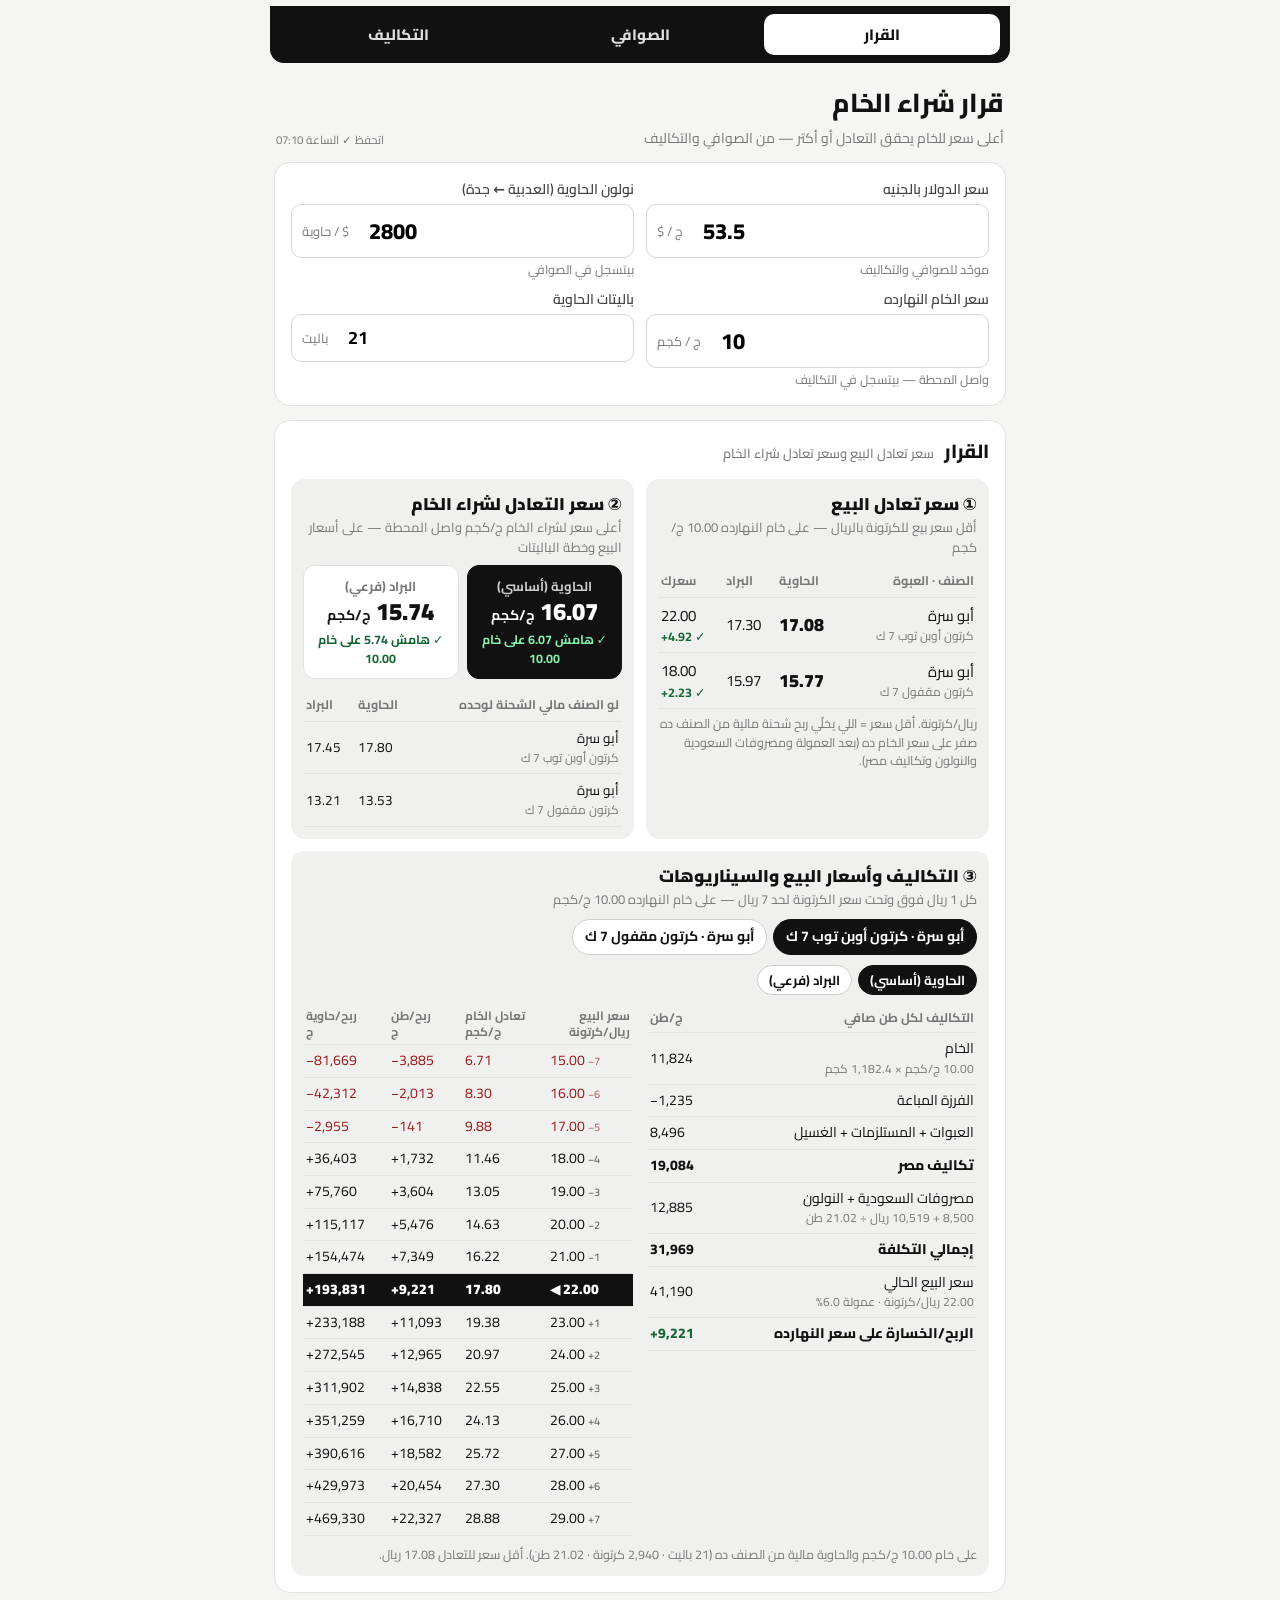
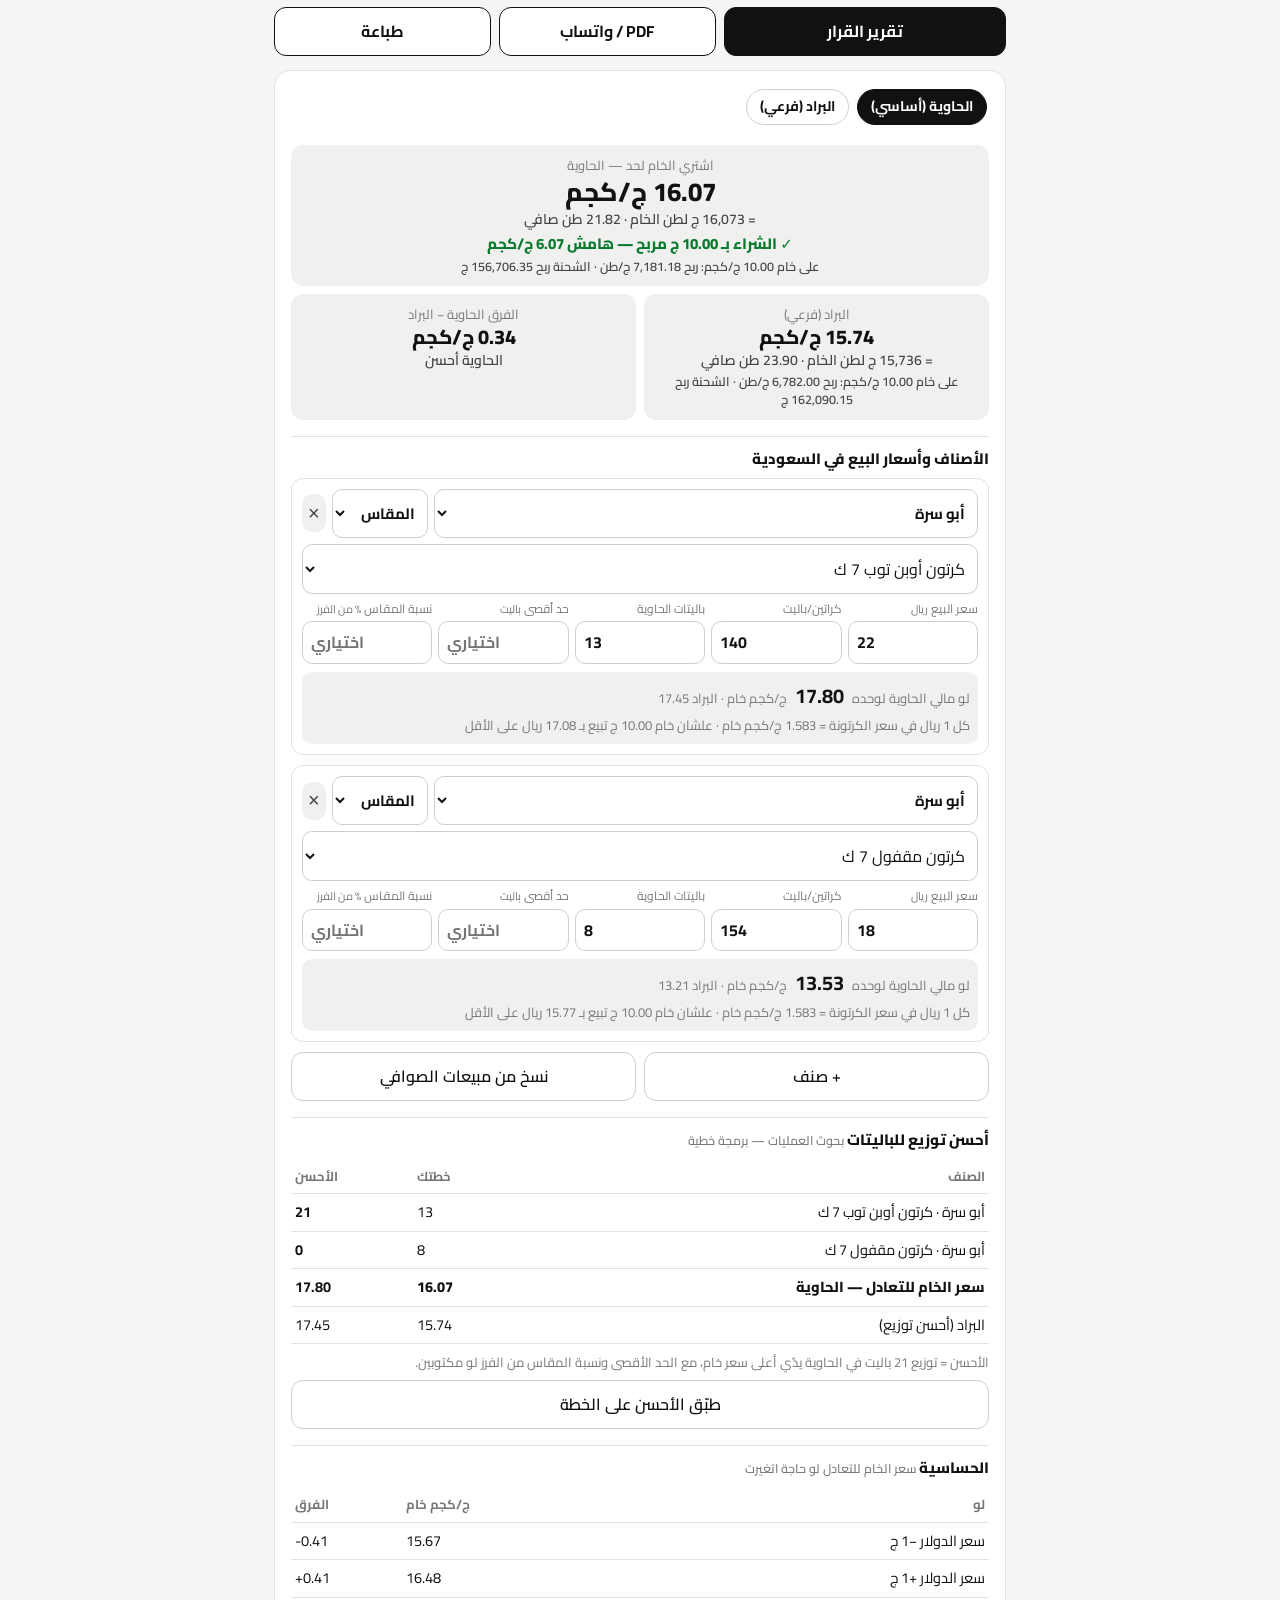
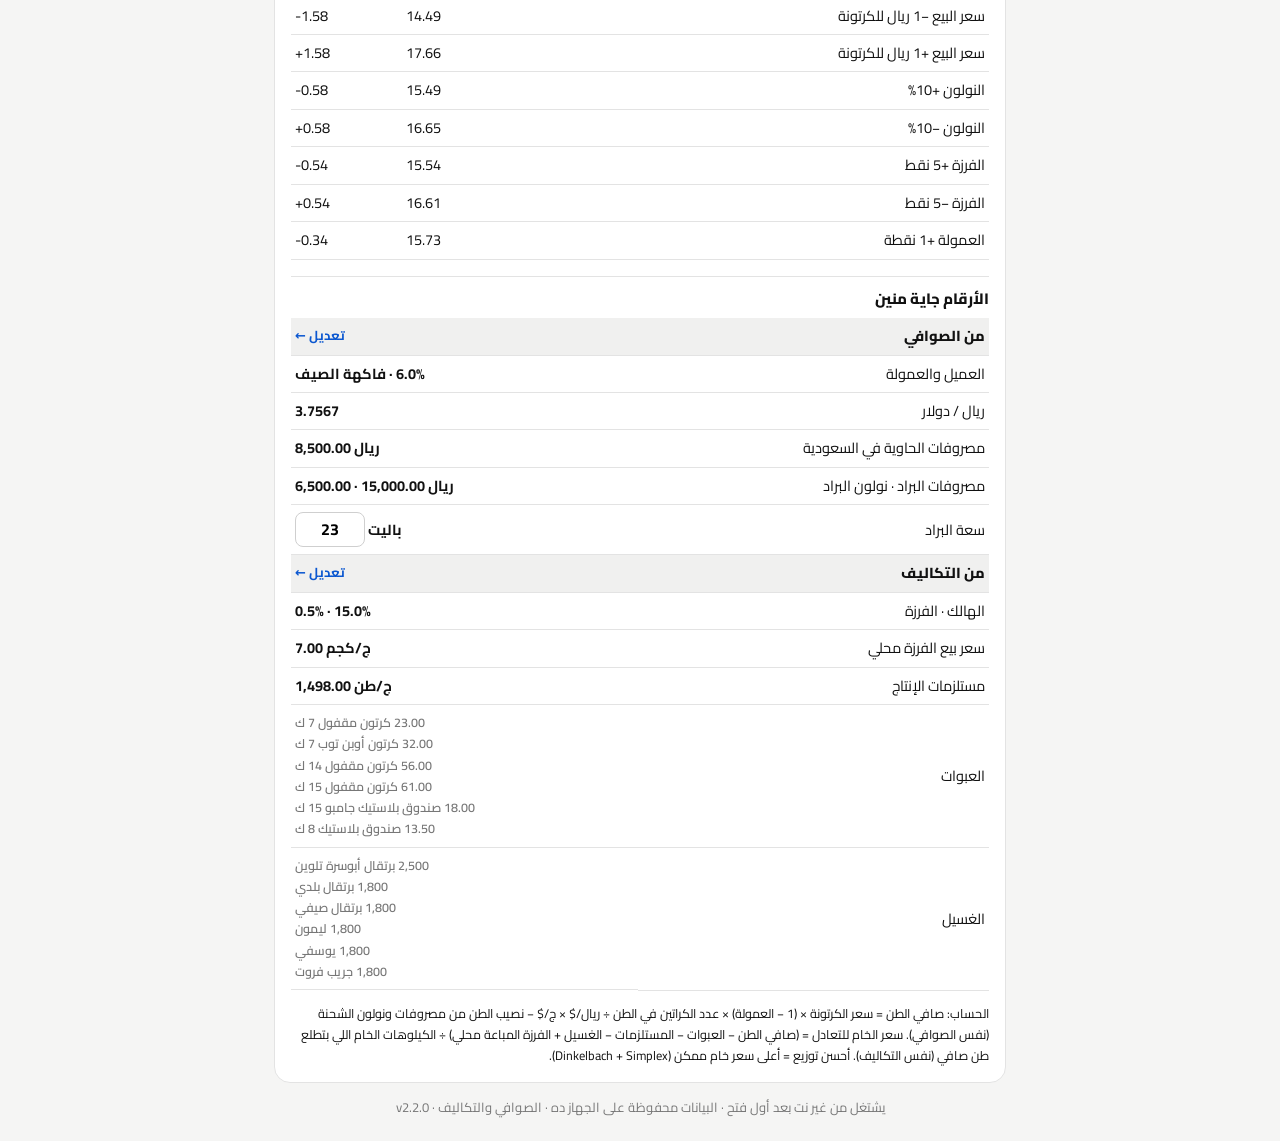
==== index.html @ 95d712ad "v2.2.2: تنسيق عبوات التكاليف والصوافي على عرض الموبايل اسم العبوة سطر كامل، والحقول الرقمية تحتة؛ نم" ====
<!doctype html>
<html lang="ar" dir="rtl">
<head>
<meta charset="utf-8">
<meta name="viewport" content="width=device-width,initial-scale=1,viewport-fit=cover">
<meta name="robots" content="noindex,nofollow">
<title>قرار شراء الخام — الصوافي والتكاليف</title>
<meta name="theme-color" content="#111111">
<meta name="apple-mobile-web-app-capable" content="yes">
<meta name="mobile-web-app-capable" content="yes">
<meta name="apple-mobile-web-app-status-bar-style" content="black">
<meta name="apple-mobile-web-app-title" content="الصوافي">
<link rel="manifest" href="manifest.webmanifest">
<link rel="apple-touch-icon" href="icon-180.png">
<link rel="icon" href="icon-192.png">
<style>[hidden]{display:none!important}
@font-face{font-family:'Cairo';font-style:normal;font-weight:200 1000;font-display:swap;src:url(fonts/cairo-arabic.woff2) format('woff2');unicode-range:U+0600-06FF,U+0750-077F,U+0870-08FF,U+200C-200E,U+2010-2011,U+204F,U+2E41,U+FB50-FDFF,U+FE70-FEFC}
@font-face{font-family:'Cairo';font-style:normal;font-weight:200 1000;font-display:swap;src:url(fonts/cairo-latin-ext.woff2) format('woff2');unicode-range:U+0100-02BA,U+02BD-02C5,U+02C7-02CC,U+02CE-02D7,U+02DD-02FF,U+1E00-1EFF,U+20A0-20AB,U+20AD-20C4,U+A720-A7FF}
@font-face{font-family:'Cairo';font-style:normal;font-weight:200 1000;font-display:swap;src:url(fonts/cairo-latin.woff2) format('woff2');unicode-range:U+0000-00FF,U+0131,U+0152-0153,U+02BB-02BC,U+02C6,U+02DA,U+02DC,U+2000-206F,U+20AC,U+2122,U+2212,U+2215,U+FEFF,U+FFFD}
:root{--ink:#111;--ink2:#444;--mut:#777;--line:#e3e3e3;--bg:#f5f5f4;--card:#fff;--soft:#f0f0ef}
*{box-sizing:border-box;-webkit-tap-highlight-color:transparent}
html,body{margin:0;background:var(--bg);color:var(--ink);font-family:'Cairo',system-ui,sans-serif;font-size:17px;line-height:1.55}
#app{max-width:760px;margin:0 auto;padding:calc(env(safe-area-inset-top) + 10px) 14px calc(env(safe-area-inset-bottom) + 24px)}
.num,.v{font-variant-numeric:tabular-nums;direction:ltr;unicode-bidi:isolate}
.top{display:flex;align-items:flex-end;justify-content:space-between;gap:10px;padding:8px 2px 12px}
.top h1{margin:0;font-size:26px;font-weight:800;letter-spacing:-.3px}.top .sub{color:var(--mut);font-size:14px}
.net{font-size:12px;color:var(--mut);border:1px solid var(--line);border-radius:20px;padding:2px 10px;white-space:nowrap}
.vars{display:flex;gap:8px;overflow-x:auto;padding:2px 2px 10px;scrollbar-width:none}.vars::-webkit-scrollbar{display:none}
.chip{flex:0 0 auto;border:1.5px solid #cfcfcf;background:#fff;color:var(--ink);border-radius:999px;padding:7px 16px;font:inherit;font-size:16px;font-weight:700}
.chip.on{background:var(--ink);border-color:var(--ink);color:#fff}.chip.add{border-style:dashed;color:var(--ink2);font-weight:600}
.notice{background:#f0f0ef;border:1.5px solid #888;color:#111;border-radius:12px;padding:10px 14px;font-size:15px;margin-bottom:12px}
.card{background:var(--card);border:1px solid var(--line);border-radius:16px;padding:16px;margin-bottom:14px}
.card h2{margin:0 0 12px;font-size:19px;font-weight:800}.card h2 small{font-weight:500;color:var(--mut);font-size:13px;margin-inline-start:6px}
.sum .lbl{color:var(--mut);font-size:15px;font-weight:600}
.sum .big{display:flex;align-items:baseline;justify-content:space-between;gap:8px;flex-wrap:wrap;margin:2px 0 12px}
.sum .egp{font-size:40px;font-weight:900;line-height:1.1}.sum .egp i{font-style:normal;font-size:20px;font-weight:700;margin-inline-start:4px}
.sum .usd{font-size:26px;font-weight:800;color:var(--ink2)}
.kpis{display:grid;grid-template-columns:repeat(3,minmax(0,1fr));gap:8px}
.kpi{background:var(--soft);border-radius:12px;padding:10px 8px;text-align:center}
.kpi b{display:block;font-size:20px;font-weight:800;line-height:1.3}.kpi span{display:block;font-size:13px;color:var(--mut)}.kpi em{display:block;font-style:normal;font-size:14px;color:var(--ink2);font-weight:600}
.actions{display:grid;grid-template-columns:1.3fr 1fr 1fr;gap:8px;margin-bottom:14px}
.btn{font:inherit;font-size:16px;font-weight:700;border:1.5px solid var(--ink);background:#fff;color:var(--ink);border-radius:12px;padding:11px 12px;cursor:pointer}
.btn.pri{background:var(--ink);color:#fff}.btn.ghost{border-color:#cfcfcf;font-weight:600}.btn.wide{width:100%;margin-top:8px}.btn.danger{color:#111;border-color:#111;border-style:dashed}
.grid{display:grid;grid-template-columns:minmax(0,1fr) minmax(0,1fr);gap:10px 12px}
.f label{display:block;font-size:14px;color:var(--ink2);font-weight:600;margin-bottom:3px}
.f .in{display:flex;align-items:center;border:1.5px solid #d6d6d6;border-radius:10px;background:#fff;overflow:hidden}
.f .in:focus-within{border-color:var(--ink)}
.f input{flex:1;min-width:0;width:100%;border:0;outline:0;font:inherit;font-size:18px;font-weight:700;padding:9px 10px;background:transparent;text-align:left;direction:ltr}
.f input.txt{text-align:right;direction:rtl;font-size:16px}
.f .u{color:var(--mut);font-size:13px;padding:0 10px;white-space:nowrap}
.f.full{grid-column:1/-1}.f .hint{font-size:12.5px;color:var(--mut);margin-top:2px}
.sec{grid-column:1/-1;font-size:14px;font-weight:800;color:var(--mut);border-top:1px solid var(--line);padding-top:10px;margin-top:2px}
.sup{display:grid;grid-template-columns:minmax(0,1fr) 104px 38px;gap:8px;align-items:center;margin-bottom:8px}
.sup input{font:inherit;border:1.5px solid #d6d6d6;border-radius:10px;padding:8px 10px;font-size:16px;min-width:0;outline:0}
.sup input:focus{border-color:var(--ink)}.sup input.v{font-weight:700;text-align:left;direction:ltr;font-size:17px}
.sup .x{border:0;background:var(--soft);border-radius:10px;height:38px;font-size:20px;color:var(--ink2);cursor:pointer}
.suptot{display:flex;justify-content:space-between;font-weight:800;border-top:1px solid var(--line);padding-top:10px;margin-top:4px}
.bk table{width:100%;border-collapse:collapse;font-size:15px}.bk td{padding:7px 4px;border-bottom:1px solid var(--line)}.bk td.v{text-align:left;font-weight:700;white-space:nowrap}
.bk tr.g td{font-weight:800;background:var(--soft)}.bk tr.t td{font-weight:900;font-size:17px;border-bottom:0;border-top:2px solid var(--ink)}
.bar{height:10px;border-radius:6px;background:#e7e7e7;overflow:hidden;display:flex;margin:4px 0 12px}.bar i{display:block;height:100%;background:#222}.bar i+i{background:#9a9a9a}
.tools{display:flex;flex-wrap:wrap;gap:8px}
.foot{color:var(--mut);font-size:13px;text-align:center;margin-top:6px}
/* report */
.rep{position:fixed;inset:0;background:#d9d9d7;overflow:auto;z-index:20;-webkit-overflow-scrolling:touch}
.repbar{position:sticky;top:0;z-index:2;display:flex;gap:8px;padding:calc(env(safe-area-inset-top) + 8px) 12px 8px;background:rgba(245,245,244,.96);border-bottom:1px solid var(--line)}
.repbar .btn{flex:1;padding:9px}
.pages{padding:14px 0 40px;display:flex;flex-direction:column;align-items:center;gap:14px}
.pagewrap{width:calc(100vw - 20px);max-width:794px;overflow:hidden}
.page{width:794px;height:1123px;background:#fff;color:#111;padding:36px 44px 50px;position:relative;transform-origin:top right;box-shadow:0 2px 10px rgba(0,0,0,.12);font-size:15px;line-height:1.5;overflow:hidden}
.page .ph{display:flex;justify-content:space-between;align-items:flex-start;border-bottom:2.5px solid #111;padding-bottom:8px;margin-bottom:6px}
.page .ph h1{margin:0;font-size:21px;font-weight:900;line-height:1.35}.page .ph .meta{font-size:14px;color:#555;margin-top:2px}
.page .ph .tag{font-size:12px;color:#555;border:1px solid #bbb;border-radius:14px;padding:2px 10px;white-space:nowrap}
.page h3{font-size:15px;font-weight:800;margin:10px 0 6px;color:#111;display:flex;align-items:center;gap:8px}.page h3:after{content:'';flex:1;height:1px;background:#ddd}
.rsum{display:grid;grid-template-columns:1.25fr 1fr 1fr 1fr;gap:10px}
.rsum .m{border:1px solid #ddd;border-radius:10px;padding:7px 12px}.rsum .m.main{background:#111;color:#fff;border-color:#111}
.rsum .m span{display:block;font-size:12.5px;color:#666;font-weight:600}.rsum .m.main span{color:#ccc}
.rsum .m b{display:block;font-size:21px;font-weight:900;line-height:1.25}.rsum .m.main b{font-size:27px}
.rsum .m em{display:block;font-style:normal;font-size:14px;font-weight:700;color:#444}.rsum .m.main em{color:#ddd;font-size:16px}
.rgrp{display:grid;grid-template-columns:1fr 1fr 1fr;gap:10px}.rgrp .m{border:1px solid #ddd;border-radius:10px;padding:8px 12px}
.rgrp .m span{font-size:13px;color:#666;font-weight:700}.rgrp .m b{display:block;font-size:19px;font-weight:900}.rgrp .m em{font-style:normal;font-size:13px;color:#444;font-weight:600}
.rgrp .m.t{background:#f1f1f0}
.rt{width:100%;border-collapse:collapse;font-size:13px}
.rt th{background:#111;color:#fff;font-weight:700;padding:6px 6px;font-size:12.5px;text-align:center}.rt th:first-child{text-align:right}
.rt td{padding:2.5px 6px;line-height:1.45;border-bottom:1px solid #e6e6e6;text-align:center;font-variant-numeric:tabular-nums}.rt td:first-child{text-align:right}
.rt td.n{direction:ltr}.rt tr.gh td{font-weight:800;background:#f1f1f0;color:#333;font-size:13px}
.rt tr.st td{font-weight:800;border-top:1.5px solid #999;background:#fafafa}.rt tr.gt td{font-weight:900;font-size:15px;background:#111;color:#fff}
.page .note{font-size:12px;color:#555;margin-top:6px;line-height:1.5}
.page .pf{position:absolute;bottom:22px;right:48px;left:48px;font-size:11px;color:#888;display:flex;justify-content:space-between;border-top:1px solid #e4e4e4;padding-top:6px}
.mt td{vertical-align:top;padding:7px 6px}.mt td.fm{text-align:right;color:#333}.mt td.k{font-weight:700;text-align:right}
.page ul{margin:6px 0 0;padding-inline-start:18px;font-size:13.5px;color:#333}.page ul li{margin-bottom:3px}
.busy{position:fixed;inset:0;background:rgba(255,255,255,.75);display:flex;align-items:center;justify-content:center;z-index:50;font-weight:800;font-size:18px}
@media (max-width:420px){.sum .egp{font-size:36px}.kpi b{font-size:18px}.grid{gap:9px 10px}}
@media print{
 @page{size:A4;margin:0}
 html,body{background:#fff}
 #app,.repbar,.busy{display:none!important}
 .rep{position:static;display:block!important;background:#fff;overflow:visible}
 .rep[hidden]{display:block!important}
 .pages{padding:0;gap:0;display:block}
 .pagewrap{width:auto!important;max-width:none;height:auto!important;overflow:visible}
 .page{transform:none!important;box-shadow:none;width:210mm;height:296mm;page-break-after:always;break-after:page}
 .pagewrap:last-child .page{page-break-after:auto;break-after:auto}
 *{-webkit-print-color-adjust:exact;print-color-adjust:exact}
}
.page .pc{width:706px}
.ltr{direction:ltr;unicode-bidi:isolate;display:inline-block}

.f .in.bad,.sup input.bad{border:2px solid #111;background:#e6e6e6}
.err{border:2px solid #111;border-radius:12px;padding:10px 14px;font-size:15px;background:#f0f0ef}.err ul{margin:6px 0 0;padding-inline-start:20px}
body.invalid #bReport,body.invalid #bShare,body.invalid #bPrint{opacity:.45}
.emsg{font-size:13px;font-weight:700;color:#111;margin:3px 2px 6px}
/* shared additions */
.top .tr{display:flex;flex-direction:column;align-items:flex-end;gap:3px}.ls{font-size:11.5px;color:var(--mut)}
.lblrow{font-size:13px;font-weight:800;color:var(--mut);margin:0 2px 4px}
.chip.sm{font-size:14px;padding:6px 13px}
.kpis{grid-template-columns:repeat(2,minmax(0,1fr))}
.bar i:nth-child(1){background:#111}.bar i:nth-child(2){background:#555}.bar i:nth-child(3){background:#999}.bar i:nth-child(4){background:#c8c8c8}
.sw{display:inline-block;width:10px;height:10px;border-radius:2px;margin-inline-end:6px;vertical-align:middle}.sw.s0{background:#111}.sw.s1{background:#555}.sw.s2{background:#999}.sw.s3{background:#c8c8c8}
.bk tr.h td{font-size:13px;color:var(--mut);font-weight:700}.bk tr.s td{font-weight:800;border-top:1.5px solid #999}.bk tr.sel td{background:#e9e9e8;font-weight:800}
.bk .hint{font-size:13px;color:#777;margin-top:8px}
.trow{display:grid;grid-template-columns:minmax(0,1fr) 84px 84px;gap:8px;align-items:center;margin-bottom:8px}.trow.th span{font-size:13px;color:var(--mut);font-weight:700}
.trow input{font:inherit;border:1.5px solid #d6d6d6;border-radius:10px;padding:8px 10px;font-size:15px;min-width:0;outline:0}.trow input:focus{border-color:var(--ink)}.trow input.v{font-weight:700;text-align:left;direction:ltr;font-size:16px}
.sup:not(.three){grid-template-columns:minmax(0,1fr) 104px}
.trow input.bad{border:2px solid #111;background:#e6e6e6}
.f input[data-date]{font-size:16px}
.repbar .sel{flex:1.2;padding:9px 6px;font-size:14px}
.rsar{display:flex;flex-wrap:wrap;align-items:baseline;gap:6px 12px;border:1px solid #ddd;border-radius:10px;padding:6px 12px;margin-top:8px;font-size:13px}
.rsar span{color:#666;font-weight:700}.rsar b{font-size:17px;font-weight:900}.rsar .sep{color:#bbb}.rsar em{font-style:normal;color:#777;font-size:12px;flex-basis:100%}
.rt tr.sel td{background:#e4e4e4;font-weight:800}.rt.q td{text-align:right}.rt.q td.n{text-align:left;font-weight:700}
.rt td.n{white-space:nowrap}
.page .rt td{padding:3px 6px}
.rsum .m small{display:block;font-size:10.5px;color:#888;font-weight:500;line-height:1.35;margin-top:2px;border-top:1px solid #eee;padding-top:2px}.rsum .m.main small{color:#bbb;border-color:#444}
.pc.p1 .rt{font-size:14.5px}.pc.p1 .rt td{padding:6px 6px}.pc.p1 .rt th{font-size:13.5px;padding:7px 6px}.pc.p1 h3{font-size:16.5px;margin:16px 0 8px}
.pc.p1 .rsum .m{padding:9px 12px}.pc.p1 .rsar{padding:9px 14px;font-size:14px}.pc.p1 .rsar b{font-size:19px}.pc.p1 .note{font-size:13px}
.rt.q td.q2{text-align:right;font-weight:700}
.page ul{list-style:none;padding-inline-start:4px}.page ul li:before{content:'•';margin-inline-end:6px;font-weight:900}
.bk td.vh{text-align:left;white-space:nowrap}
.repbar{gap:6px;padding-left:8px;padding-right:8px}.repbar .btn{font-size:14px;padding:9px 4px;white-space:nowrap}
/* sawafi additions */
.chip .pc{font-weight:500;font-size:13px;opacity:.75;margin-inline-start:6px}
.kpis.six{grid-template-columns:repeat(2,minmax(0,1fr))}
.kpi.neg{background:#e2e2e1}
.bar i.ded{background:#bdbdbd!important}.bar i.ded2{background:#8a8a8a!important}.bar i.ded3{background:#d9d9d9!important}
.ln{border-bottom:1px solid var(--line);padding:8px 0}.ln:first-of-type{padding-top:0}
.ln .r1{display:grid;grid-template-columns:minmax(0,1fr) 38px;gap:8px;margin-bottom:6px}
.ln .r2,.lhd{display:grid;grid-template-columns:repeat(4,minmax(0,1fr));gap:8px}
.lhd{font-size:12px;color:var(--mut);font-weight:700;margin-bottom:6px;align-items:end}
.lhd .pkg,.ln .r2 select{grid-column:1/-1}
.ln .qauto{border:1.5px solid #d6d6d6;border-radius:10px;padding:8px 8px;font-weight:800;font-size:16px;text-align:left;direction:ltr;background:#f3f3f2;color:var(--ink);display:flex;align-items:center;min-height:38px;box-sizing:border-box}
.ltot{display:flex;flex-wrap:wrap;align-items:baseline;gap:8px 14px;margin-top:10px;padding-top:8px;border-top:2px solid var(--ink);font-size:15px}
.ltot span{font-weight:700;color:var(--ink2)}.ltot b{font-weight:900;font-size:17px}
.ln input,.ln select,.r4 input,.r3 input{font:inherit;border:1.5px solid #d6d6d6;border-radius:10px;padding:8px 10px;font-size:15px;min-width:0;width:100%;outline:0;background:#fff;color:var(--ink)}
.ln select{font-size:14px;padding:8px 6px}
.ln input:focus,.ln select:focus,.r4 input:focus,.r3 input:focus{border-color:var(--ink)}
.ln input.v,.r4 input.v,.r3 input.v{font-weight:700;text-align:left;direction:ltr;font-size:16px}
.ln input.bad,.r4 input.bad,.r3 input.bad{border:2px solid #111;background:#e6e6e6}
.x{border:0;background:var(--soft);border-radius:10px;height:38px;font-size:20px;color:var(--ink2);cursor:pointer}
.ln .lv{font-size:12.5px;color:var(--mut);margin-top:4px}
.r4{display:grid;grid-template-columns:minmax(0,1fr) 78px 78px 38px;gap:8px;align-items:center;margin-bottom:8px}
.r3{display:grid;grid-template-columns:minmax(0,1fr) 96px 38px;gap:8px;align-items:center;margin-bottom:8px}
.r4.th,.r3.th{font-size:13px;color:var(--mut);font-weight:700;margin-bottom:6px}.r4.th .on{color:var(--ink);text-decoration:underline;text-underline-offset:4px}
.r4.tt{font-weight:800;border-top:1px solid var(--line);padding-top:8px}.r4.tt span{text-align:left;direction:ltr}.r4.tt .on{text-decoration:underline;text-underline-offset:4px}
.emsg.sm{margin:-2px 2px 8px}
.bk .sm{font-size:12.5px;color:var(--mut);font-weight:500;display:block}
.bk td.neg{font-weight:800}
.f .hint.on{color:var(--ink);font-weight:700}
.rt.sm td,.rt.sm th{font-size:11.5px;padding:3px 4px}
.rsum3{display:grid;grid-template-columns:1fr 1fr 1fr;gap:10px;margin-top:10px}.rsum3 .m{border:1px solid #ddd;border-radius:10px;padding:8px 12px}
.rsum3 .m span{display:block;font-size:12.5px;color:#666;font-weight:700}.rsum3 .m b{display:block;font-size:19px;font-weight:900;line-height:1.3}.rsum3 .m em{display:block;font-style:normal;font-size:13px;color:#444;font-weight:600}
.rsum3 .m small{display:block;font-size:10.5px;color:#888;font-weight:500;line-height:1.35;margin-top:2px;border-top:1px solid #eee;padding-top:2px}
.rsum3 .m.neg{background:#ececeb}
.rwarn{border:1.5px dashed #777;border-radius:8px;padding:6px 10px;margin-top:8px;font-size:13px;color:#222}
.pc.p1 .rsum3 .m{padding:9px 12px}
.kpi b span,.kpi em span{display:inline}
.rsum .m b span,.rsum .m em span,.rsum3 .m b span,.rsum3 .m em span{display:inline-block}
.kpi em{line-height:1.45}
.kpi b span,.kpi em span{font-size:inherit;color:inherit;display:inline}
.kpi.wide{grid-column:1/-1}
.bk table{font-size:14.5px}.bk td.v{font-size:14.5px}
.lc{border-bottom:1px solid var(--line);padding:9px 0}.lc:last-of-type{border-bottom:0}
.lc .nm{font-weight:800;font-size:16px;line-height:1.35}.lc .nm small{display:block;font-weight:500;font-size:13px;color:var(--mut)}
.lc .vals{display:grid;grid-template-columns:repeat(3,minmax(0,1fr));gap:6px;margin-top:6px}
.lc .vals div{background:var(--soft);border-radius:10px;padding:5px 8px;text-align:center}.lc .vals span{display:block;font-size:11.5px;color:var(--mut);font-weight:600}.lc .vals b{display:block;font-size:15.5px;font-weight:800}
.kpi span span{display:inline;font-size:inherit;color:inherit}
#detail>.hint{font-size:13px;color:#777;line-height:1.5}
#mojmal td:first-child{white-space:nowrap}#mojmal .bk table,#mojmal .bk td.v{font-size:14px}
.r2e{display:grid;grid-template-columns:1fr 1fr;gap:8px}
.mi{display:flex;align-items:center;gap:6px}.mi span{font-size:13px;color:var(--mut);font-weight:700;white-space:nowrap;min-width:38px}
.mi.off input{color:#888;background:#fafafa}.mi.on span{color:var(--ink)}
.r2e.tt{margin-top:10px;padding-top:8px;border-top:2px solid var(--ink)}.r2e.tt b{font-size:17px;font-weight:900;flex:1;text-align:left}.r2e.tt .mi.off b{color:#888}
.ln input.txt{text-align:right;direction:rtl}
.rsum .m b span,.rsum .m em span,.rsum3 .m b span,.rsum3 .m em span{font-size:inherit;color:inherit;font-weight:inherit;display:inline-block}
.rsum .m small span,.rsum3 .m small span{display:inline;font-size:inherit;color:inherit;font-weight:inherit}

.ln .r2c{display:grid;grid-template-columns:minmax(0,1.2fr) minmax(0,1fr);gap:8px;margin-top:8px;align-items:end}
.ln .clab{display:block;font-size:12px;color:var(--mut);font-weight:700;margin-bottom:3px}
.r2c .in{display:flex;align-items:center;border:1.5px solid #d6d6d6;border-radius:10px;background:#fff;overflow:hidden}
.r2c .in:focus-within{border-color:var(--ink)}
.r2c .in input{flex:1;min-width:0;width:100%;border:0;outline:0;font:inherit;font-size:16px;font-weight:700;padding:8px 10px;background:transparent;text-align:left;direction:ltr}
.r2c .in .u{color:var(--mut);font-size:12px;padding:0 8px;white-space:nowrap}
.r2c .in.bad{border:2px solid #111;background:#e6e6e6}
.ln .plbox{border:1.5px solid #d6d6d6;border-radius:10px;padding:6px 10px;background:#f3f3f2;min-height:54px}
.ln .plbox b{display:block;font-size:16px;font-weight:900;line-height:1.35}
.ln .plbox b.need{font-size:15px;font-weight:700;color:var(--ink2)}
.ln .plbox b.neg{font-weight:900}

.ls.warn{color:#b45309;font-weight:700}
.savenote{flex-basis:100%;font-size:12px;color:var(--mut);line-height:1.6}

/* v1.4.0 تعبئة جديدة */
.ln .r1.rv{grid-template-columns:minmax(0,1.5fr) minmax(0,1fr) 38px}
.ln .r1.rv select{font-weight:700;font-size:15px}
.ln.need .r1.rv select:first-child{border:2px solid #111;background:#f3f3f2}
.ln.flash{animation:fl 1.6s ease}
@keyframes fl{0%{background:#e8e8e6}100%{background:transparent}}
.btn.wide.pri{margin-top:8px}

/* v1.4.1 خانة «+ جديد» جوه السطر */
.ln .nwin{display:grid;grid-template-columns:minmax(0,1fr) 38px;gap:6px}
.ln .nwin.pkn,.nwin.pkn.pkadd{grid-column:1/-1;grid-template-columns:minmax(0,1.3fr) minmax(72px,.7fr) minmax(78px,.8fr) 38px 38px}
.nwin.pkn.pkadd{margin:8px 0 12px}
.ln .x.ok{background:#111;color:#fff}
/* v1.5.0 سعر شراء الخام للتعادل */
.be .be-modes{margin:0 0 10px}
.be .kpi.be-main b{font-size:26px}.be .kpi em.sm2{font-size:12.5px;font-weight:600;margin-top:3px}
.be .kpi.wide{grid-column:1/-1}
.be-sub{font-weight:800;font-size:15px;margin:16px 0 8px;border-top:1px solid var(--line);padding-top:10px}.be-sub small{font-weight:500;color:var(--mut);font-size:12.5px}.be-sub.sm{font-size:14px;margin-top:12px}
.be-it{border:1px solid var(--line);border-radius:12px;padding:10px;margin-bottom:10px}
.be-it .r1{display:flex;gap:6px;align-items:center;margin-bottom:6px}.be-it select{flex:1;min-width:0;font:inherit;font-size:16px;padding:8px;border:1px solid #cfcfcf;border-radius:10px;background:#fff;color:var(--ink)}.be-it select.szs{flex:0 0 96px}
.be-g4{display:grid;grid-template-columns:repeat(5,minmax(0,1fr));gap:6px}.be-c{display:flex;flex-direction:column;gap:3px;font-size:12px;color:var(--mut)}.be-c small{font-size:11px}
.be-c input,.be-tbl input,#bePaste{font:inherit;font-size:16px;padding:8px;border:1px solid #cfcfcf;border-radius:10px;width:100%;box-sizing:border-box;text-align:center;direction:ltr}
.be-c input.bad,.be-tbl input.bad{border-color:#b00;background:#fff3f3}
.be-out{margin-top:8px;background:var(--soft);border-radius:10px;padding:8px}.be-r{display:flex;gap:8px;align-items:baseline}.be-r b{font-size:20px}.be-r.sm b{font-size:15px}.be-r span{font-size:13px;color:var(--mut)}
.be-btns{display:flex;gap:8px}.be-btns .btn{flex:1}
.be-det{margin-top:14px;border-top:1px solid var(--line);padding-top:10px}.be-det summary{font-weight:800;cursor:pointer;font-size:15px}.be-det summary small{font-weight:500;color:var(--mut);font-size:12px}
.be-tbl .r3{display:grid;grid-template-columns:1fr 110px 0;gap:6px;align-items:center;margin:4px 0;font-size:14px}
#bePaste{text-align:right;direction:rtl;margin:4px 0 8px;font-size:14px}
.be-how{margin-top:12px;font-size:12.5px;line-height:1.7}
@media (max-width:560px){.be-g4{grid-template-columns:repeat(3,minmax(0,1fr))}}
.be-out .hint,.be #beWarn{font-size:13px;line-height:1.6;margin-top:4px;color:var(--mut)}.be #beWarn{margin:6px 0}
/* v2.0.0 الشاشة الرئيسية */
.home .hgrid{grid-template-columns:repeat(2,minmax(0,1fr))}
.home .f.big input{font-size:22px;font-weight:800}
.be .kpi em.ok2{color:#0a7a2f;font-weight:800;font-size:15px;margin-top:4px}.be .kpi em.bad2{color:#b00020;font-weight:800;font-size:15px;margin-top:4px}
.be .kpi.neg em.ok2{color:#0a7a2f}
.lnk{float:left;font-size:13px;color:#0b57d0;text-decoration:none;font-weight:700}
.bk td.v.sm{font-size:12.5px;font-weight:600;line-height:1.7;white-space:normal}
.sm-in{width:70px;font:inherit;font-size:16px;padding:4px 6px;border:1px solid #cfcfcf;border-radius:8px;text-align:center;direction:ltr}.sm-in.bad{border-color:#b00;background:#fff3f3}
.be-c input.bad{border-color:#b00;background:#fff3f3}

@media(max-width:430px){
  #pt .r4{grid-template-columns:repeat(3,minmax(0,1fr)) 38px;gap:6px}
  #pt .r4>:first-child{grid-column:1/-2}
  #pt .r4>button.x{grid-column:4;grid-row:1}
  .nwin.pkn.pkadd,.ln .nwin.pkn{grid-template-columns:1fr;gap:6px}
  .nwin.pkn.pkadd>button,.ln .nwin.pkn>button{width:100%}
}
</style>
<style>/* «القرار في الاتجاهين» — الشاشة بس */
.two{display:grid;grid-template-columns:repeat(auto-fit,minmax(300px,1fr));gap:12px}
.two-p{background:var(--soft,#f0f0ef);border-radius:14px;padding:12px;min-width:0}
.two-h>b{display:block;font-size:17px;font-weight:900}.two-h>span{display:block;font-size:13px;color:var(--mut,#777);margin-bottom:8px}
.two-t{width:100%;border-collapse:collapse;font-size:15px}.two-t td{padding:6px 3px;border-bottom:1px solid var(--line,#e3e3e3);vertical-align:middle}
.two-t td small{display:block;font-size:12px;color:var(--mut,#777)}.two-t tr.h td{font-size:12.5px;color:var(--mut,#777);font-weight:700}
.two-t td.vh{text-align:left;white-space:nowrap}.two-t .two-a b{font-size:18px;font-weight:900}
.two-t td>em{font-style:normal;font-size:12.5px;font-weight:700;display:block}.two-t.sm{margin-top:10px;font-size:13.5px}
.two .ok2{color:#166534}.two .bad2{color:#991b1b}.two em.sm2{font-style:normal;color:var(--mut,#777);font-size:13px}
.two-ks{display:grid;grid-template-columns:1fr 1fr;gap:8px}
.two-k{background:#fff;border:1px solid var(--line,#e3e3e3);border-radius:12px;padding:10px 8px;text-align:center}
.two-k>span{display:block;font-size:13px;color:var(--mut,#777);font-weight:700}.two-k b{display:block;font-size:24px;font-weight:900;line-height:1.3}.two-k b i{font-style:normal;font-size:14px;font-weight:700}
.two-k.main{background:#111;border-color:#111;color:#fff}.two-k.main>span{color:#ccc}.two-k.main .ok2{color:#86efac}.two-k.main .bad2{color:#fca5a5}
.two-k>em{display:block;font-style:normal;font-size:12.5px;font-weight:700;margin-top:2px}
.two-edit{grid-column:1/-1;font-size:14px;font-weight:700;color:var(--ink,#111)}
.two.compact .two-k b{font-size:21px}

.two .hint{font-size:12.5px;line-height:1.5;color:var(--mut,#777);margin-top:6px}
.two-sc{grid-column:1/-1;min-width:0}
.scen{background:var(--soft,#f0f0ef);border-radius:14px;padding:12px}
.sc-ch{display:flex;gap:6px;overflow-x:auto;padding:2px 0 8px;scrollbar-width:none}.sc-ch::-webkit-scrollbar{display:none}
.sc-chip{flex:0 0 auto;border:1.5px solid #cfcfcf;background:#fff;color:#111;border-radius:999px;padding:6px 12px;font:inherit;font-size:14px;font-weight:700;cursor:pointer}
.sc-chip.sm{font-size:13px;padding:4px 11px}.sc-chip.on{background:#111;border-color:#111;color:#fff}
.sc-p{display:none}.sc-p.on{display:grid;grid-template-columns:repeat(auto-fit,minmax(290px,1fr));gap:4px 14px;align-items:start}.sc-p.on>.hint{grid-column:1/-1}
.sc-t td,.sc-c td{padding:5px 3px;font-size:14px}.sc-t tr.h td{font-size:12px;line-height:1.3}
.sc-t tr.cur td{background:#111;color:#fff;font-weight:900}.sc-t tr.neg td{color:#991b1b}.sc-t tr.cur.neg td{color:#fca5a5}
.sc-t td small{display:inline;font-size:11px;color:inherit;opacity:.7}.sc-c tr.s td{font-weight:800;border-top:1.5px solid #999}
@media (max-width:420px){.sc-t td,.sc-c td{font-size:13px;padding:5px 2px}}
@media print{.two,#two,#costsDec{display:none!important}}
</style>
</head>
<body>
<div id="app" class="home">
 <header class="top">
  <div class="brand"><h1>قرار شراء الخام</h1><span class="sub">أعلى سعر للخام يحقق التعادل أو أكتر — من الصوافي والتكاليف</span></div>
  <div class="tr"><span id="ls" class="ls"></span></div>
 </header>
 <section class="card be-main-in" id="hin"></section>
 <section class="card two-card" id="two"><h2>القرار <small>سعر تعادل البيع وسعر تعادل شراء الخام</small></h2><div id="twoBody"></div></section>
 <div class="actions">
  <button class="btn pri" id="bDecReport">تقرير القرار</button>
  <button class="btn" id="bDecShare">PDF / واتساب</button>
  <button class="btn" id="bDecPrint">طباعة</button>
 </div>
 <section class="card be" id="be"></section>
 <footer class="foot">يشتغل من غير نت بعد أول فتح · البيانات محفوظة على الجهاز ده · الصوافي والتكاليف <span id="ver"></span></footer>
</div>
<div id="rep" class="rep" hidden>
 <div class="repbar">
  <button class="btn" id="rClose">رجوع</button>
  <button class="btn pri" id="rShare">PDF / واتساب</button>
  <button class="btn" id="rPrint">طباعة</button>
 </div>
 <div id="pages" class="pages"></div>
</div>
<div id="busy" class="busy" hidden><div>بيجهز الـ PDF…</div></div>
<script src="nav.js?v=200"></script>
<script src="core.js"></script>
<script src="pinned.js"></script>
<script src="exp-migrate.js?v=201"></script>
<script src="sizes.js?v=2"></script>
<script src="be-core.js?v=220"></script>
<script src="be-two.js?v=220"></script>
<script src="decision.js?v=220"></script>
<script src="pdf-share.js"></script>
<script src="decision-report.js?v=220"></script>
<script>
if('serviceWorker' in navigator){window.addEventListener('load',function(){navigator.serviceWorker.register('sw.js').then(function(r){r.update&&r.update().catch(function(){});setInterval(function(){r.update().catch(function(){})},3600000)}).catch(function(){});var had=!!navigator.serviceWorker.controller;navigator.serviceWorker.addEventListener('controllerchange',function(){if(had&&!window.__rl){window.__rl=1;location.reload()}})})}
</script>
</body>
</html>
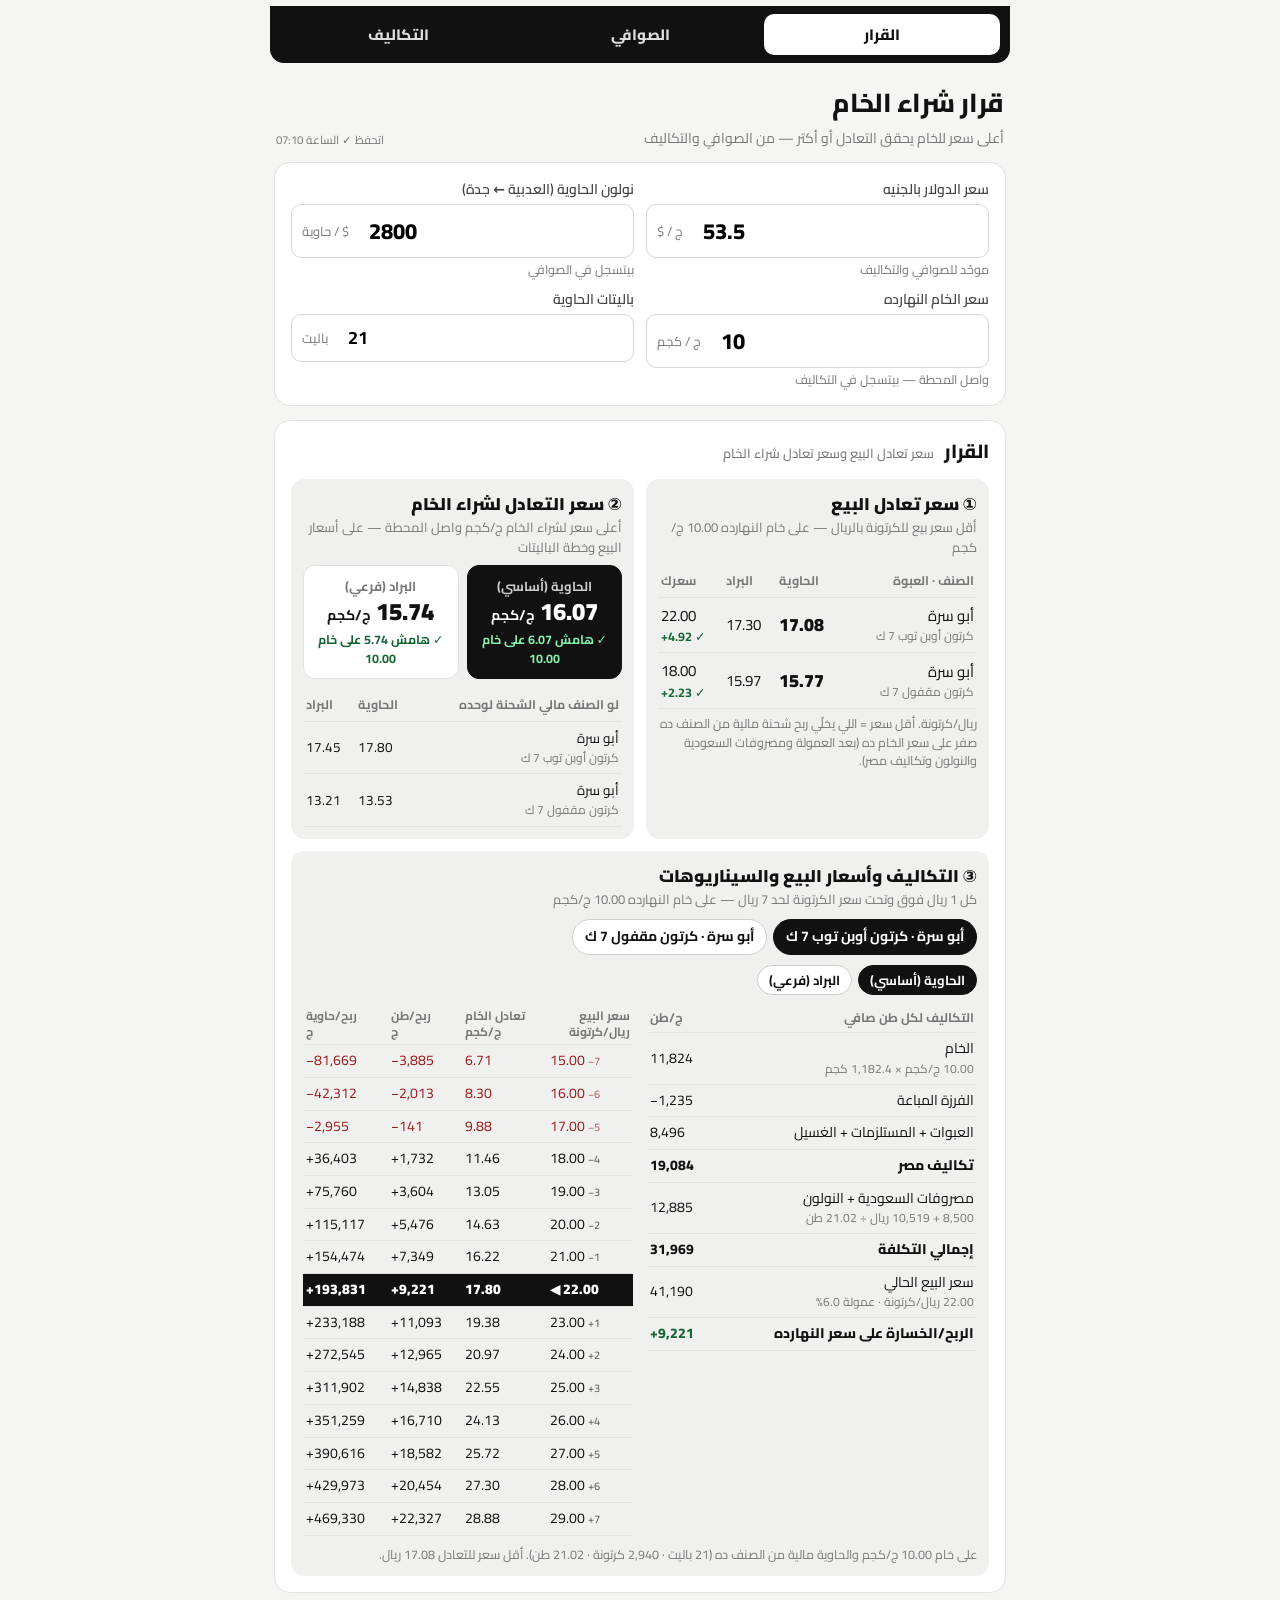
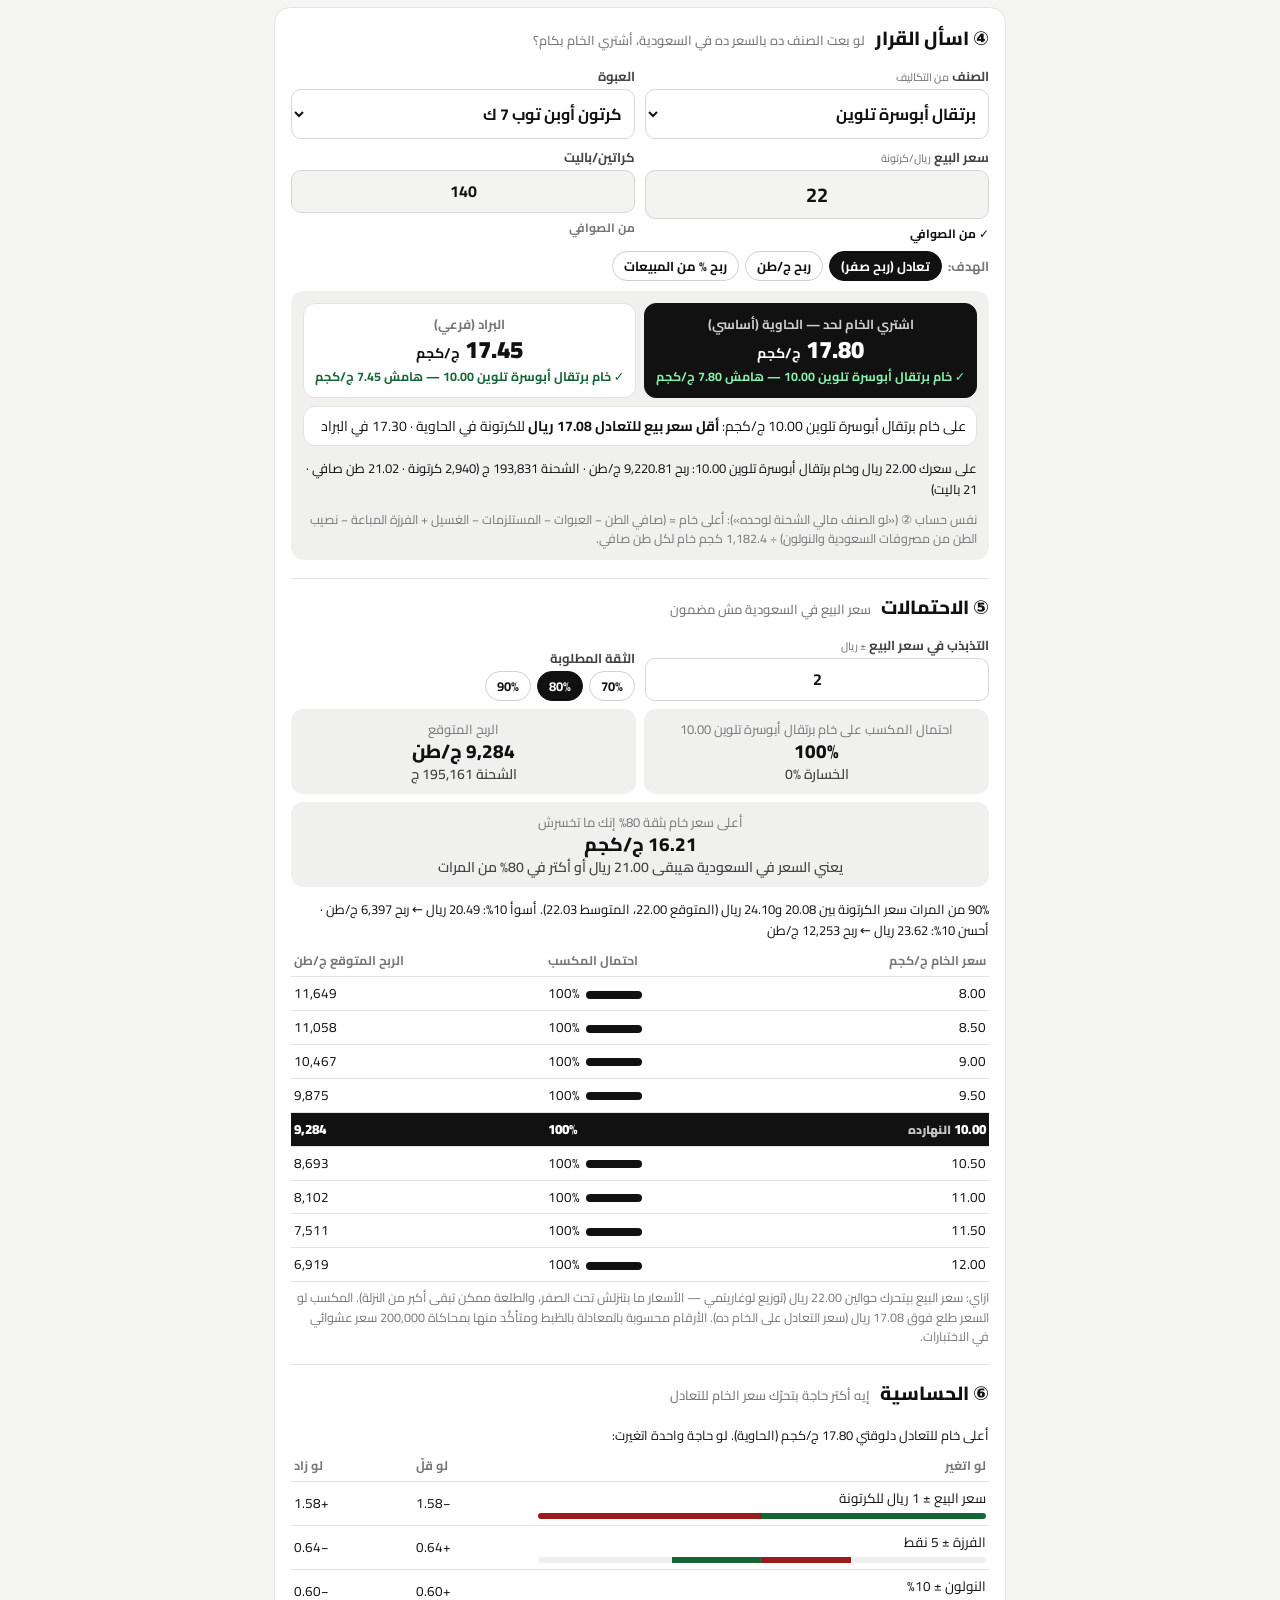
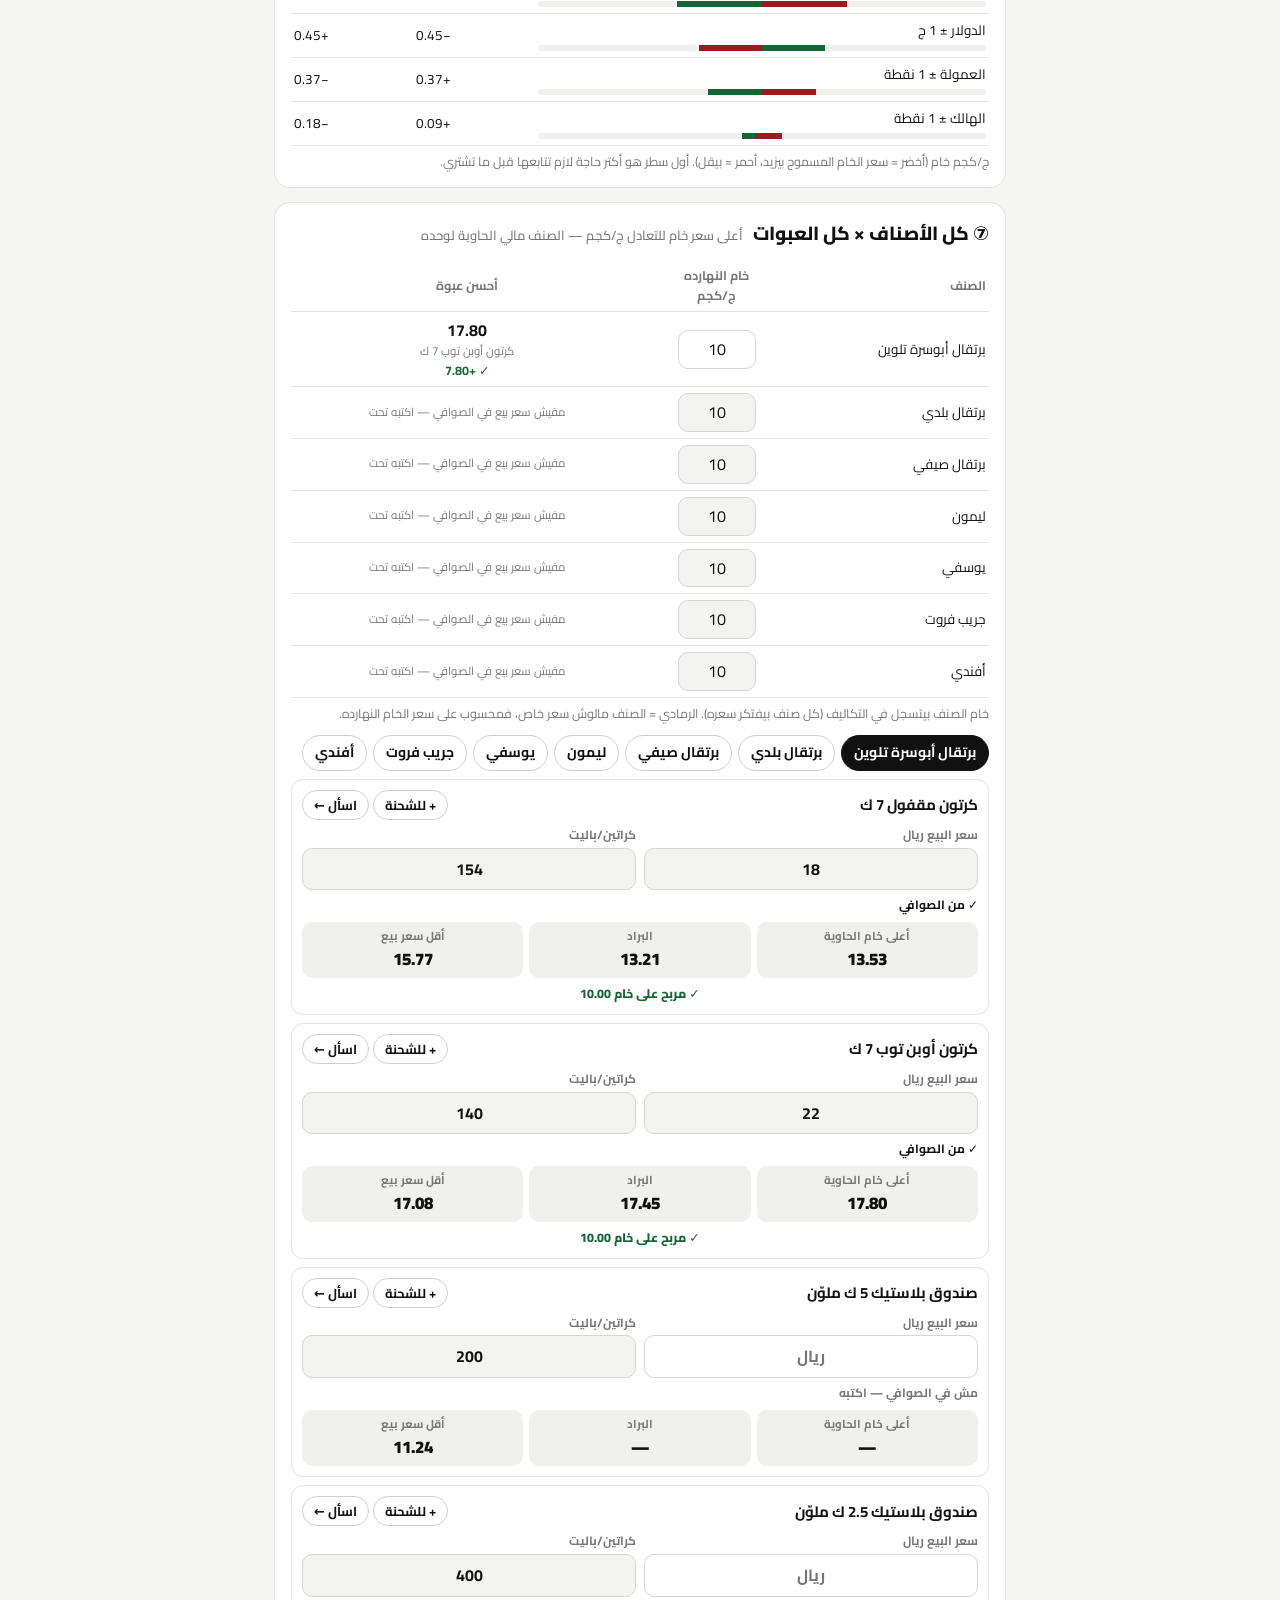
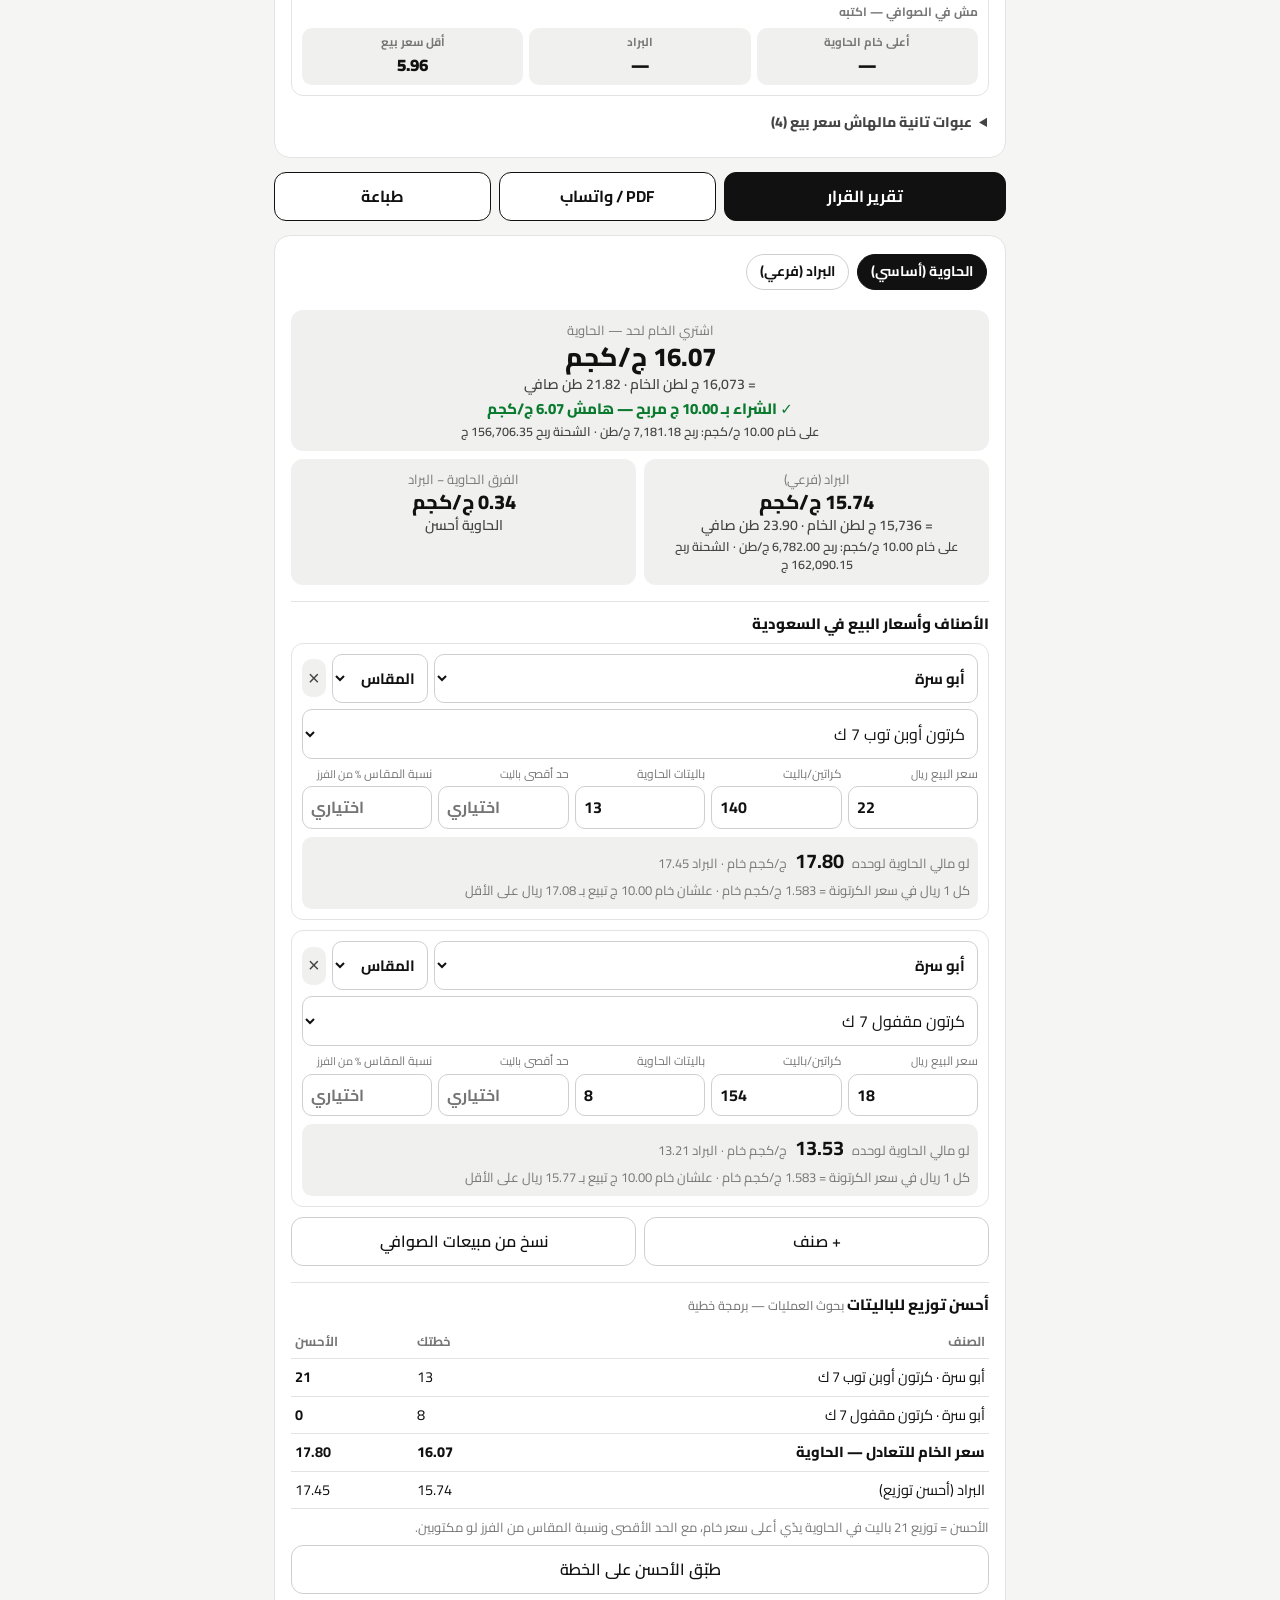
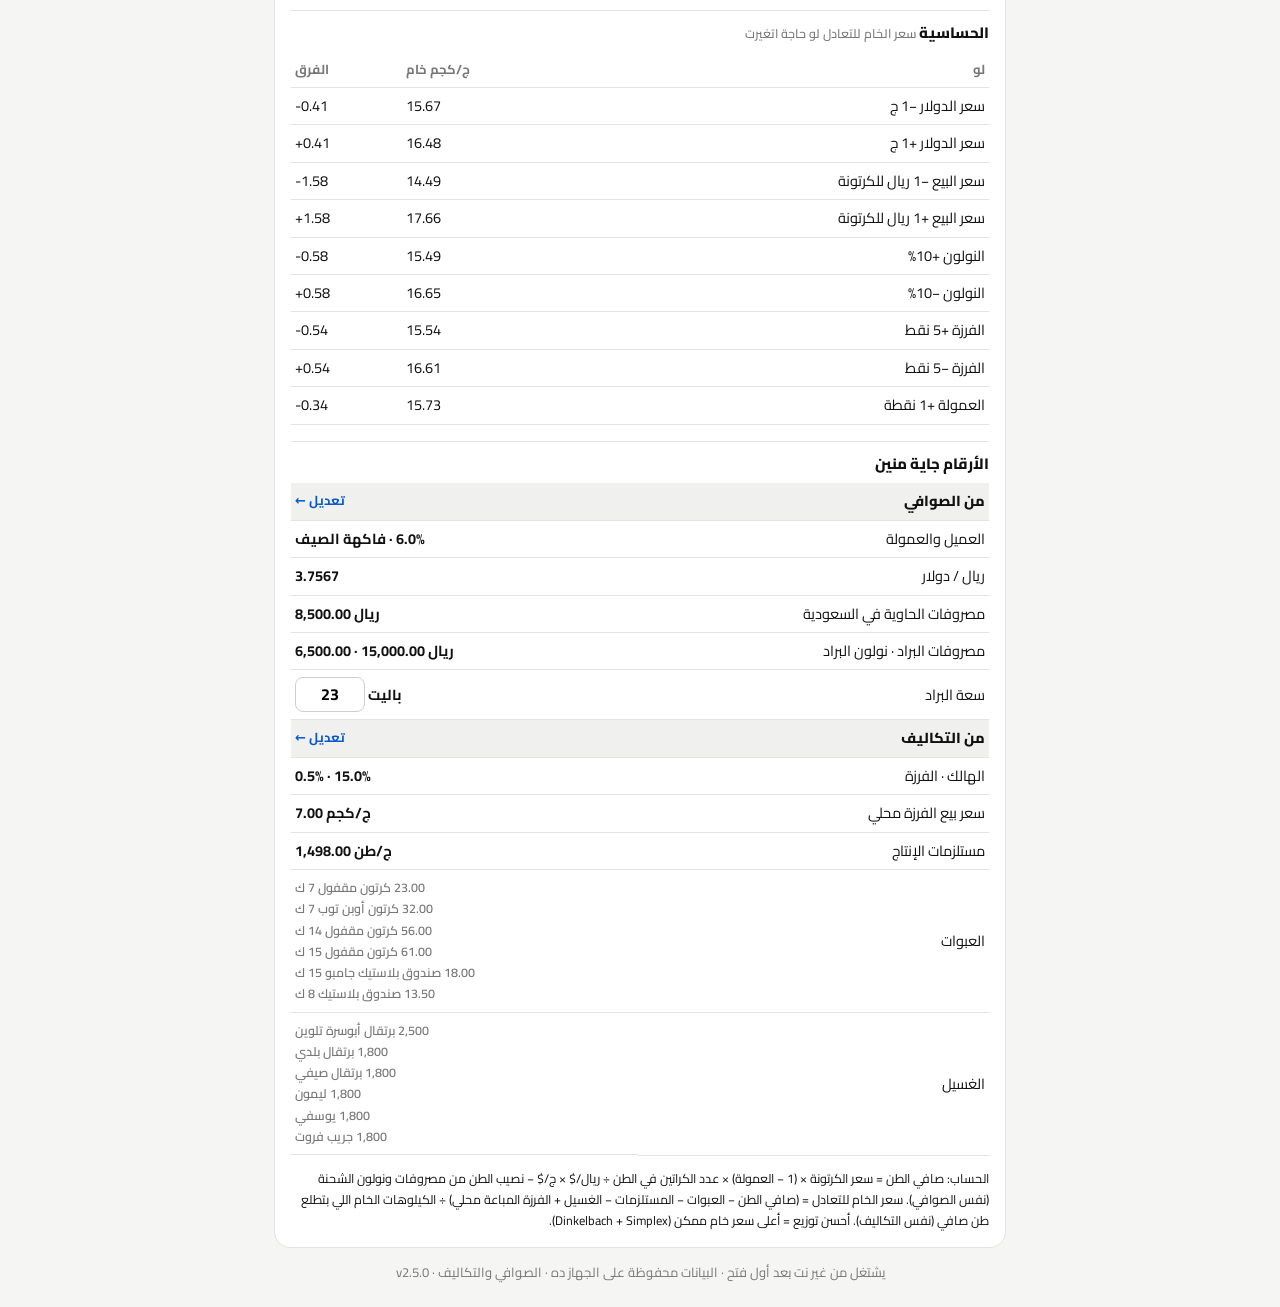
==== commit 27c9bf19: "v2.5.0: القرار — اسأل القرار (تعادل الخام/أقل سعر بيع لكل صنف×عبوة)، الاحتمالات lognormal، الحساسية،" ====
--- a/index.html
+++ b/index.html
@@ -255,6 +255,17 @@
   .nwin.pkn.pkadd,.ln .nwin.pkn{grid-template-columns:1fr;gap:6px}
   .nwin.pkn.pkadd>button,.ln .nwin.pkn>button{width:100%}
 }
+
+#vars.vars,.vars{flex-wrap:wrap;row-gap:6px}
+@media(max-width:430px){.vars{overflow-x:visible;padding-bottom:2px}}
+/* v2.4.0 تكلفة الطن تلقائي من التكاليف */
+.r2c .in input.auto{background:#f3f3f2}
+.acb{display:block;margin-top:4px;font-size:12px;line-height:1.4;color:var(--mut);font-weight:700}
+.acb small{display:block;font-size:11px;font-weight:600;color:var(--mut)}
+.acb.on{color:var(--ink)}
+.acb.re{font:inherit;font-size:12.5px;font-weight:800;color:var(--ink);background:#fff;border:1.5px dashed #999;border-radius:999px;padding:3px 10px;cursor:pointer;width:auto;-webkit-tap-highlight-color:transparent}
+.acb.re:active{opacity:.7}
+@media print{.acb{display:none!important}}
 </style>
 <style>/* «القرار في الاتجاهين» — الشاشة بس */
 .two{display:grid;grid-template-columns:repeat(auto-fit,minmax(300px,1fr));gap:12px}
@@ -285,6 +296,31 @@
 .sc-t td small{display:inline;font-size:11px;color:inherit;opacity:.7}.sc-c tr.s td{font-weight:800;border-top:1.5px solid #999}
 @media (max-width:420px){.sc-t td,.sc-c td{font-size:13px;padding:5px 2px}}
 @media print{.two,#two,#costsDec{display:none!important}}
+/* v2.5.0 ④–⑦ اسأل القرار · الاحتمالات · الحساسية · كل الأصناف */
+.mx h2.mx-h2{margin-top:18px;border-top:1px solid var(--line,#e3e3e3);padding-top:14px}
+.mx-pick{display:grid;grid-template-columns:minmax(0,1fr) minmax(0,1fr);gap:8px 10px;margin-bottom:8px}.mx-pick.two{align-items:end}
+.mx-f{display:flex;flex-direction:column;gap:3px;font-size:13px;color:var(--ink2,#444);font-weight:700;min-width:0}.mx-f small{font-weight:500;color:var(--mut,#777)}
+.mx-f select,.mx-f input,.mx-ri input,.mx-ov input,.mx-tg input{font:inherit;font-size:16px;padding:8px;border:1.5px solid #d6d6d6;border-radius:10px;width:100%;box-sizing:border-box;background:#fff;color:#111;min-width:0}
+.mxin{text-align:center;direction:ltr;font-weight:800}.mxin.big{font-size:20px}.mxin.auto{background:#f3f3f2}.mxin.bad{border-color:#b00;background:#fff3f3}
+.mx-tg{display:flex;flex-wrap:wrap;align-items:center;gap:6px;margin:4px 0 10px;font-size:13px;font-weight:700;color:var(--mut,#777)}.mx-tg input{width:110px}
+.mx-ch{display:flex;gap:6px}
+.mx-rev{margin-top:8px;font-size:14px;line-height:1.6;background:#fff;border:1px solid var(--line,#e3e3e3);border-radius:12px;padding:8px 10px}.mx-rev.sm{font-size:13px;background:transparent;border:0;padding:4px 0}
+.mx-k{grid-template-columns:1fr 1fr}.mx-k .kpi b{font-size:19px}
+.mx-pt td,.mx-sn td,.mx-ov td{font-size:13.5px}.mx-pt tr.cur td{background:#111;color:#fff;font-weight:900}.mx-pt tr.neg td{color:#991b1b}.mx-pt tr.cur.neg td{color:#fca5a5}.mx-pt td small{display:inline;color:inherit;opacity:.75}
+.mx-bar{display:inline-block;width:56px;height:8px;background:#e3e3e3;border-radius:4px;margin-inline-end:6px;vertical-align:middle;overflow:hidden}.mx-bar i{display:block;height:100%;background:#111}
+.mx-tor{display:flex;height:6px;margin-top:4px;background:#f0f0ef;border-radius:3px;overflow:hidden;direction:ltr;justify-content:center}.mx-tor i{display:block;height:100%}.mx-tor i.dn{margin-left:auto}.mx-tor i.up{margin-right:auto}
+.mx-ov td.vh{text-align:center}.mx-ov input.raw{width:78px;padding:6px}.mx-ov td small{display:block;font-size:11.5px}.mx-ov td b{font-size:16px}.mx-ov em{font-style:normal;font-size:12px;font-weight:800;display:block}
+.mx .ok2,.mx-ov .ok2,.mx-ro .ok2{color:#166534}.mx .bad2,.mx-ro .bad2{color:#991b1b}
+.mx-vars{margin-top:10px}
+.mx-row{border:1px solid var(--line,#e3e3e3);border-radius:12px;padding:10px;margin-bottom:8px;background:#fff}
+.mx-rh{display:flex;justify-content:space-between;align-items:center;gap:6px;margin-bottom:6px}.mx-rh b{font-size:15px}
+.mx-ri{display:grid;grid-template-columns:1fr 1fr;gap:8px}.mx-ri label{display:flex;flex-direction:column;gap:3px;font-size:12px;color:var(--mut,#777);font-weight:700}
+.mx-ro{display:grid;grid-template-columns:repeat(3,1fr);gap:6px;margin-top:8px;text-align:center}.mx-ro>div{background:var(--soft,#f0f0ef);border-radius:10px;padding:6px 4px}.mx-ro>div>span{display:block;font-size:11.5px;color:var(--mut,#777);font-weight:700}.mx-ro>div>b{display:block;font-size:17px;font-weight:900;color:#111}
+.mx-ro>em{grid-column:1/-1;font-style:normal;font-size:12.5px;font-weight:800}.mx-ro .sm2{grid-column:1/-1;color:var(--mut,#777);font-size:13px}
+.mx .hint{font-size:12.5px;line-height:1.55;color:var(--mut,#777);margin-top:6px}
+.mx-more{margin-top:6px}.mx-more>summary{cursor:pointer;font-weight:800;font-size:14px;padding:8px 2px;color:var(--ink2,#444)}
+.mx-tor i.neg{background:#991b1b}.mx-tor i.pos{background:#166534}
+@media print{.mx{display:none!important}}
 </style>
 </head>
 <body>
@@ -295,6 +331,8 @@
  </header>
  <section class="card be-main-in" id="hin"></section>
  <section class="card two-card" id="two"><h2>القرار <small>سعر تعادل البيع وسعر تعادل شراء الخام</small></h2><div id="twoBody"></div></section>
+ <section class="card mx" id="mx"></section>
+ <section class="card mx" id="mxAll"></section>
  <div class="actions">
   <button class="btn pri" id="bDecReport">تقرير القرار</button>
   <button class="btn" id="bDecShare">PDF / واتساب</button>
@@ -312,18 +350,22 @@
  <div id="pages" class="pages"></div>
 </div>
 <div id="busy" class="busy" hidden><div>بيجهز الـ PDF…</div></div>
-<script src="nav.js?v=200"></script>
+<script src="nav.js?v=231"></script>
 <script src="core.js"></script>
 <script src="pinned.js"></script>
 <script src="exp-migrate.js?v=201"></script>
 <script src="sizes.js?v=2"></script>
 <script src="be-core.js?v=220"></script>
 <script src="be-two.js?v=220"></script>
-<script src="decision.js?v=220"></script>
+<script src="decision.js?v=250"></script>
+<script src="costs-calc.js?v=240"></script>
+<script src="safi-autocost.js?v=240"></script>
+<script src="be-mx.js?v=250"></script>
+<script src="decision-mx.js?v=250"></script>
 <script src="pdf-share.js"></script>
 <script src="decision-report.js?v=220"></script>
 <script>
-if('serviceWorker' in navigator){window.addEventListener('load',function(){navigator.serviceWorker.register('sw.js').then(function(r){r.update&&r.update().catch(function(){});setInterval(function(){r.update().catch(function(){})},3600000)}).catch(function(){});var had=!!navigator.serviceWorker.controller;navigator.serviceWorker.addEventListener('controllerchange',function(){if(had&&!window.__rl){window.__rl=1;location.reload()}})})}
+if('serviceWorker' in navigator){window.addEventListener('load',function(){navigator.serviceWorker.register('sw.js?v=250').then(function(r){r.update&&r.update().catch(function(){});setInterval(function(){r.update().catch(function(){})},3600000)}).catch(function(){});var had=!!navigator.serviceWorker.controller;navigator.serviceWorker.addEventListener('controllerchange',function(){if(had&&!window.__rl){window.__rl=1;location.reload()}})})}
 </script>
 </body>
 </html>
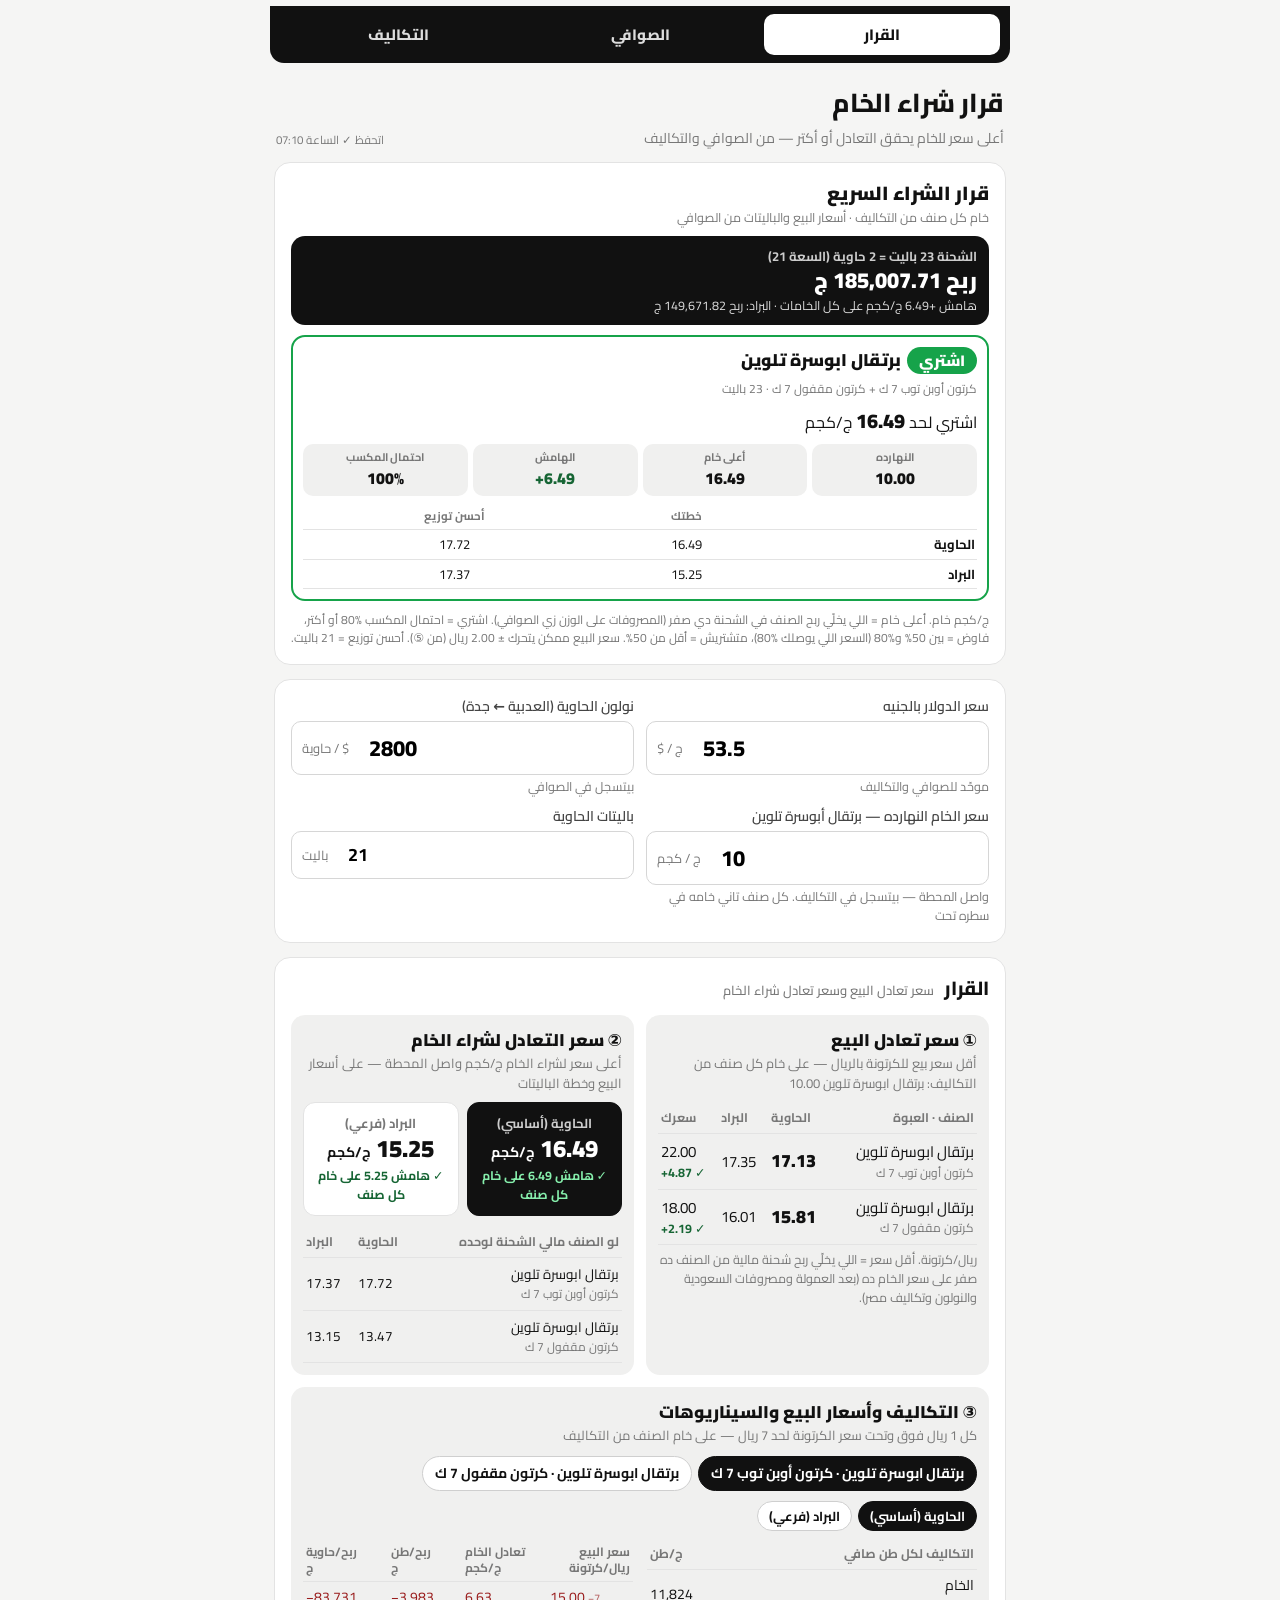
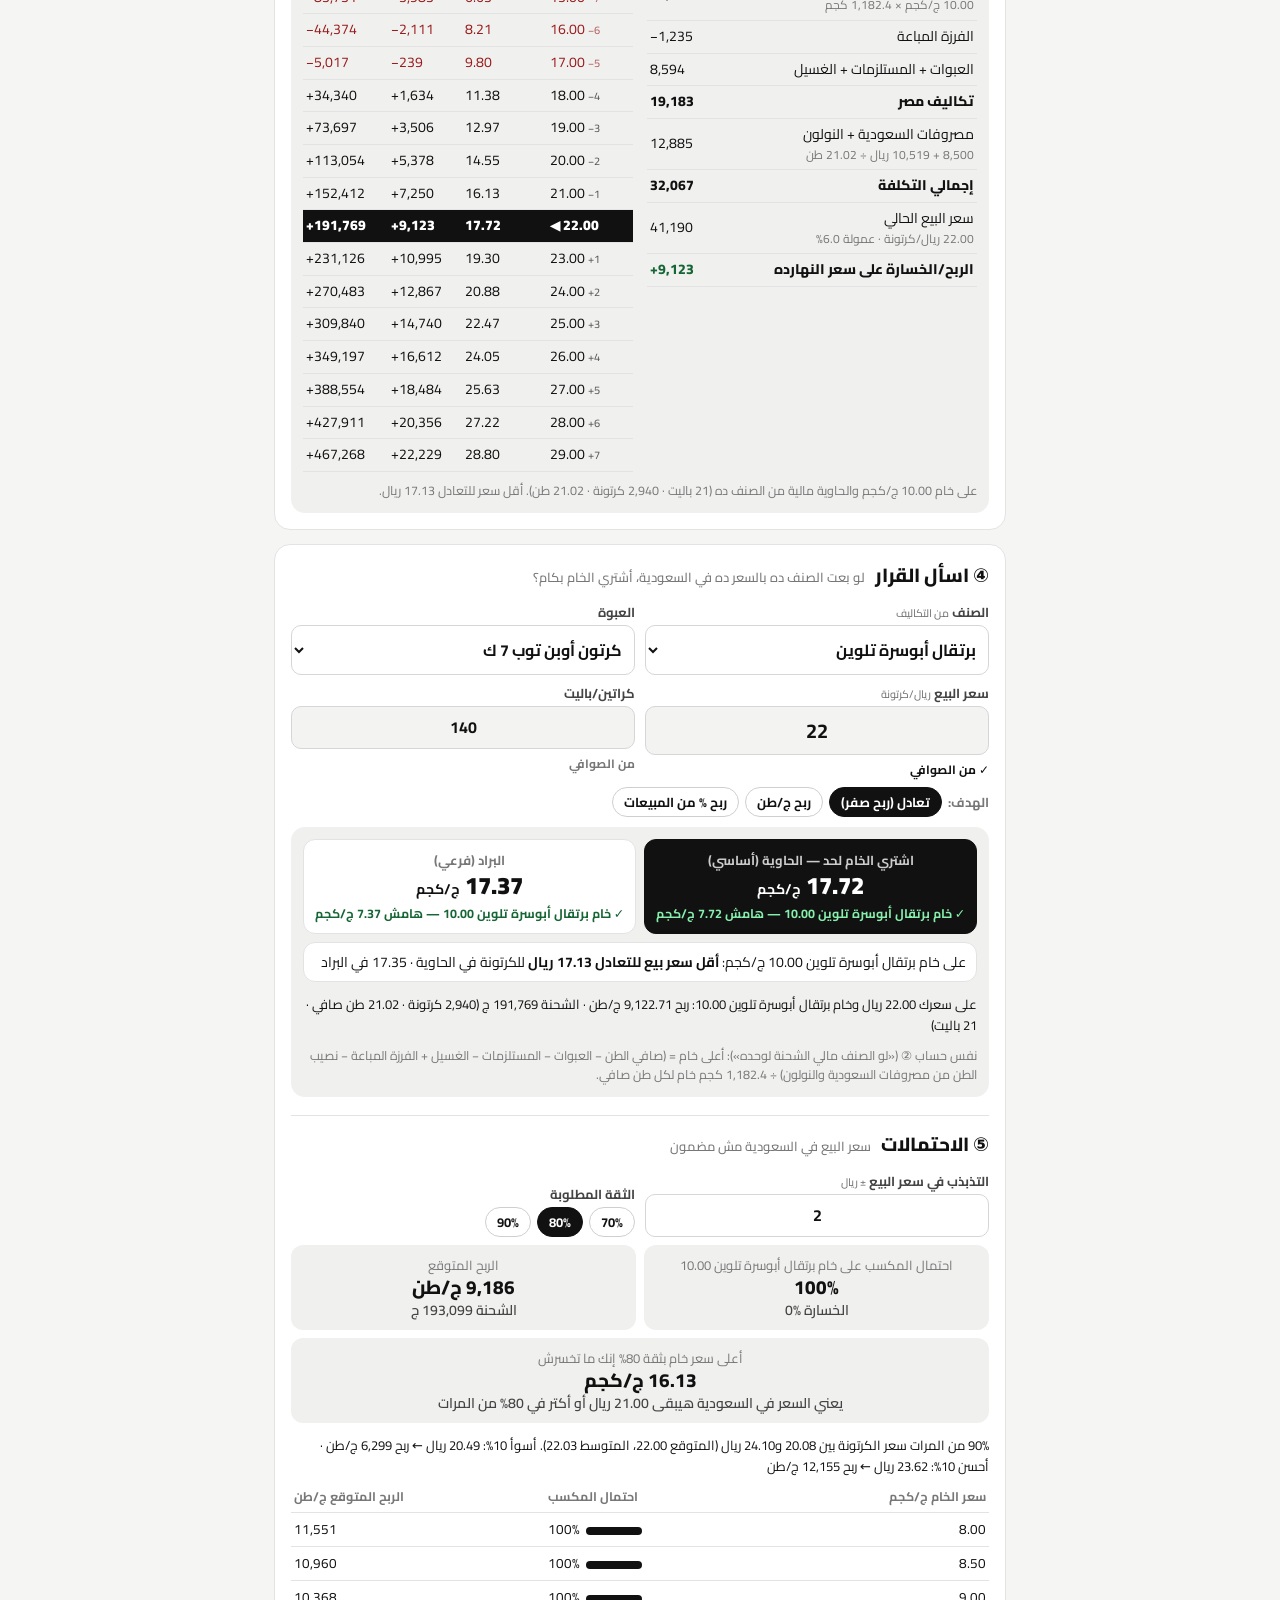
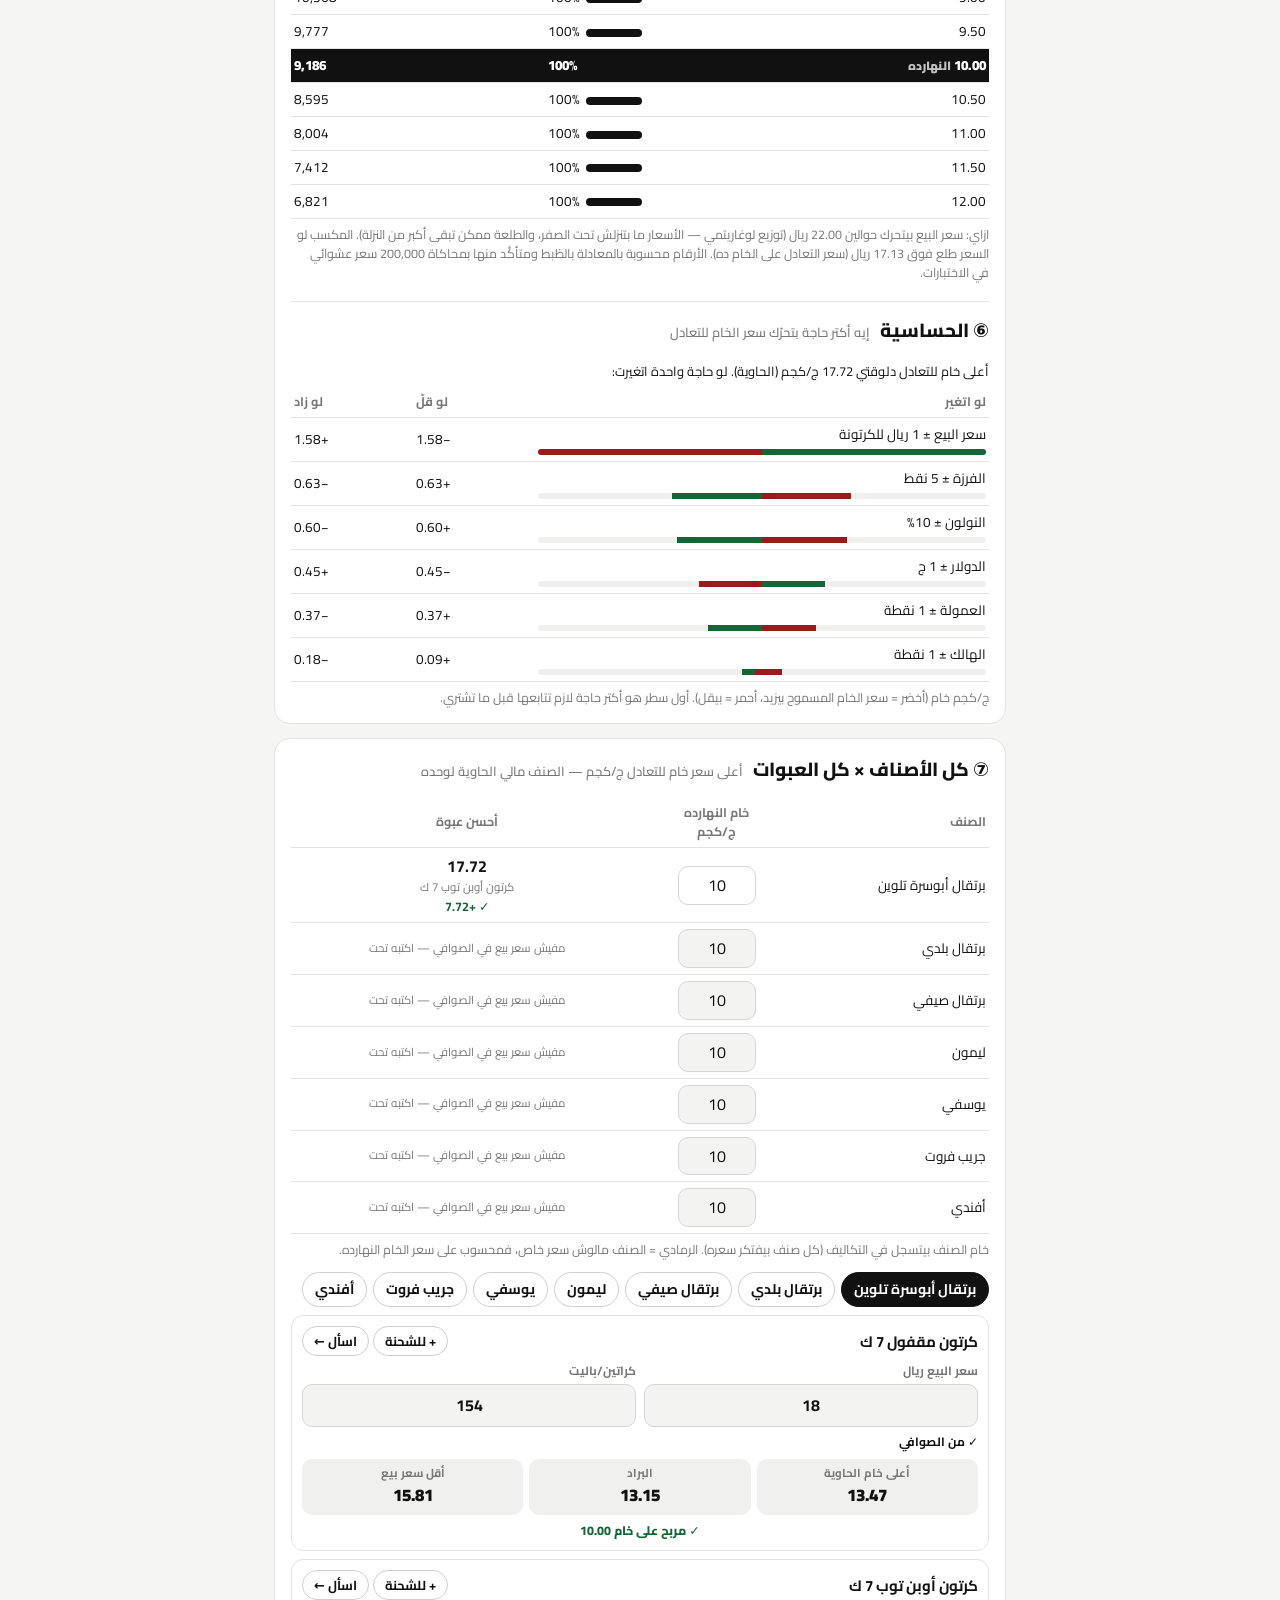
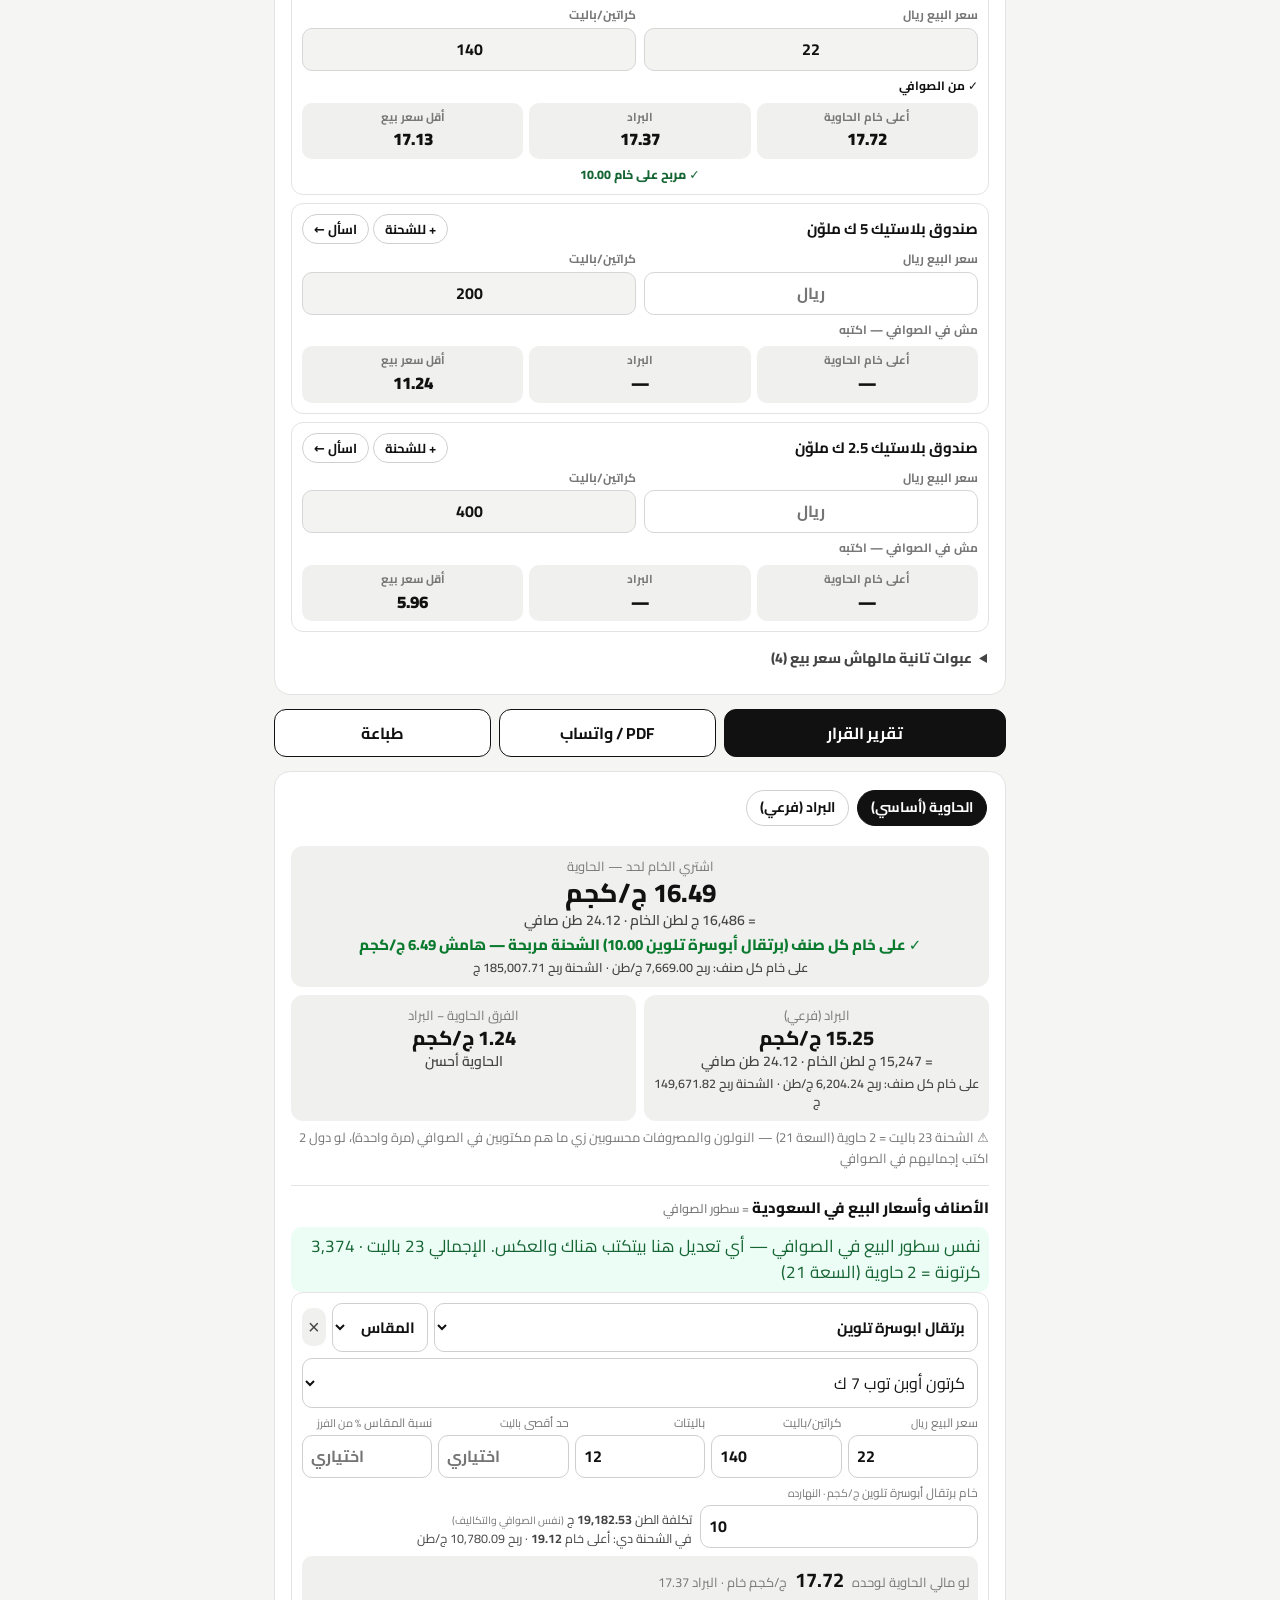
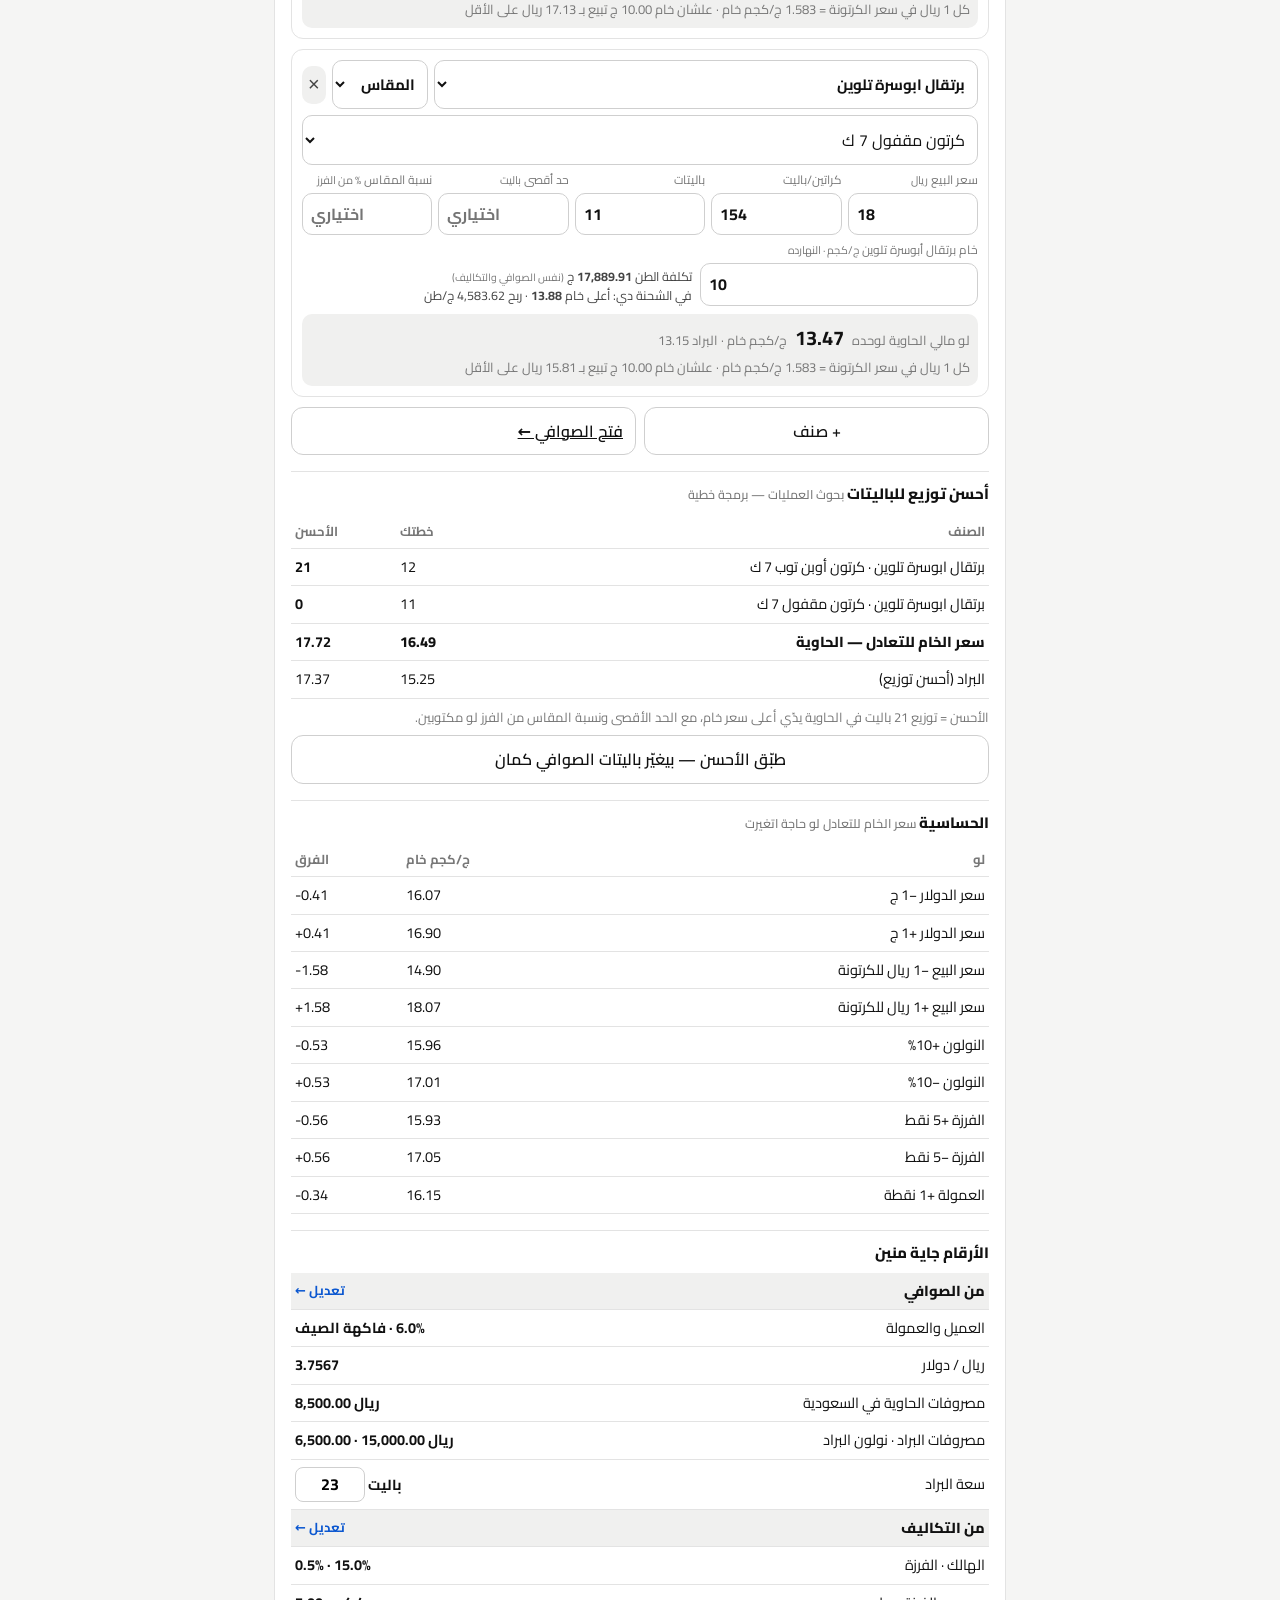
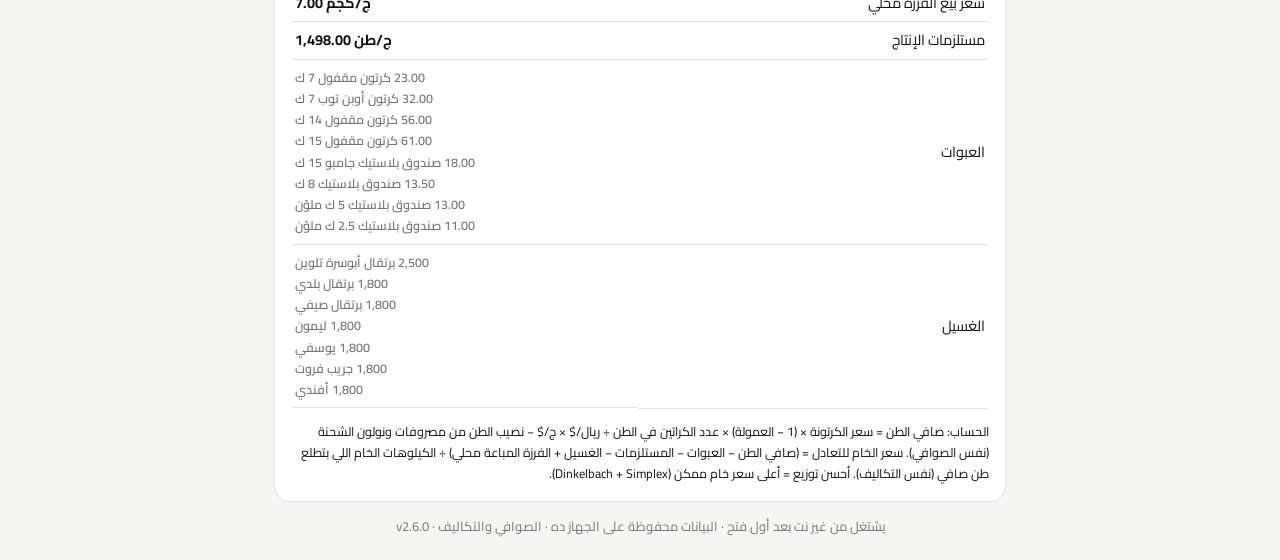
==== commit db7d9989: "v2.6.0: الشحنة واحدة للصوافي والقرار (be-ship.js) — نفس الأصناف والباليتات والأسعار، تكلفة كل سطر = " ====
--- a/index.html
+++ b/index.html
@@ -266,6 +266,7 @@
 .acb.re{font:inherit;font-size:12.5px;font-weight:800;color:var(--ink);background:#fff;border:1.5px dashed #999;border-radius:999px;padding:3px 10px;cursor:pointer;width:auto;-webkit-tap-highlight-color:transparent}
 .acb.re:active{opacity:.7}
 @media print{.acb{display:none!important}}
+.ltBox{display:block;font-size:12px;color:var(--mut,#777);font-weight:700}.ltBox.warn{color:#b45309}
 </style>
 <style>/* «القرار في الاتجاهين» — الشاشة بس */
 .two{display:grid;grid-template-columns:repeat(auto-fit,minmax(300px,1fr));gap:12px}
@@ -321,6 +322,23 @@
 .mx-more{margin-top:6px}.mx-more>summary{cursor:pointer;font-weight:800;font-size:14px;padding:8px 2px;color:var(--ink2,#444)}
 .mx-tor i.neg{background:#991b1b}.mx-tor i.pos{background:#166534}
 @media print{.mx{display:none!important}}
+/* v2.6.0 — قرار الشراء السريع + الشحنة = سطور الصوافي */
+.qk-h>b{display:block;font-size:19px;font-weight:900}.qk-h>span{display:block;font-size:12.5px;color:var(--mut,#777);margin-bottom:8px}
+.qk-s{background:#111;color:#fff;border-radius:14px;padding:10px 12px;margin-bottom:10px}.qk-s>span{display:block;font-size:13px;color:#ccc;font-weight:700}.qk-s>b{display:block;font-size:22px;font-weight:900;line-height:1.35}.qk-s>em{display:block;font-style:normal;font-size:12.5px;color:#ddd}
+.qk-s.neg>b{color:#fca5a5}
+.qk-r{border:2px solid var(--line,#e3e3e3);border-radius:14px;padding:10px;margin-bottom:10px;background:#fff}
+.qk-r.buy{border-color:#16a34a}.qk-r.neg{border-color:#d97706}.qk-r.no{border-color:#dc2626}
+.qk-t{display:flex;flex-wrap:wrap;align-items:center;gap:6px}.qk-t>b{font-size:17px;font-weight:900}.qk-t>small{flex-basis:100%;font-size:12px;color:var(--mut,#777)}
+.qk-v{font-style:normal;font-weight:900;font-size:15px;border-radius:999px;padding:2px 12px;color:#fff;background:#777}
+.buy .qk-v{background:#16a34a}.neg .qk-v{background:#d97706}.no .qk-v{background:#dc2626}
+.qk-a{font-size:16px;margin:6px 0 8px}.qk-a b{font-size:20px;font-weight:900}
+.qk-n{display:grid;grid-template-columns:repeat(4,1fr);gap:5px;text-align:center}.qk-n>div{background:var(--soft,#f0f0ef);border-radius:10px;padding:5px 2px}.qk-n>div>span{display:block;font-size:11px;color:var(--mut,#777);font-weight:700}.qk-n>div>b{display:block;font-size:16px;font-weight:900}
+.qk-n .ok2{color:#166534}.qk-n .bad2{color:#991b1b}
+.qk-g{width:100%;border-collapse:collapse;font-size:13px;margin-top:8px;text-align:center}.qk-g td{padding:4px 2px;border-bottom:1px solid var(--line,#e3e3e3)}.qk-g tr:first-child td{font-size:11.5px;color:var(--mut,#777);font-weight:700}.qk-g td:first-child{text-align:right;font-weight:700}.qk-g small{color:var(--mut,#777)}
+.qk .hint{font-size:12px;line-height:1.55;color:var(--mut,#777)}
+.be-raw{display:grid;grid-template-columns:1fr 1.4fr;gap:8px;align-items:end;margin-top:6px}.be-cost{font-size:12.5px;line-height:1.5;color:var(--ink2,#444)}.be-cost small{color:var(--mut,#777)}
+.be-sync{background:#ecfdf5;border-radius:10px;padding:6px 8px;color:#166534 !important}
+@media print{.qk{display:none}}
 </style>
 </head>
 <body>
@@ -329,6 +347,7 @@
   <div class="brand"><h1>قرار شراء الخام</h1><span class="sub">أعلى سعر للخام يحقق التعادل أو أكتر — من الصوافي والتكاليف</span></div>
   <div class="tr"><span id="ls" class="ls"></span></div>
  </header>
+ <section class="card qk" id="quick"></section>
  <section class="card be-main-in" id="hin"></section>
  <section class="card two-card" id="two"><h2>القرار <small>سعر تعادل البيع وسعر تعادل شراء الخام</small></h2><div id="twoBody"></div></section>
  <section class="card mx" id="mx"></section>
@@ -355,17 +374,18 @@
 <script src="pinned.js"></script>
 <script src="exp-migrate.js?v=201"></script>
 <script src="sizes.js?v=2"></script>
-<script src="be-core.js?v=220"></script>
-<script src="be-two.js?v=220"></script>
-<script src="decision.js?v=250"></script>
+<script src="be-core.js?v=260"></script>
+<script src="be-two.js?v=260"></script>
 <script src="costs-calc.js?v=240"></script>
 <script src="safi-autocost.js?v=240"></script>
 <script src="be-mx.js?v=250"></script>
-<script src="decision-mx.js?v=250"></script>
+<script src="be-ship.js?v=260"></script>
+<script src="decision.js?v=260"></script>
+<script src="decision-mx.js?v=260"></script>
 <script src="pdf-share.js"></script>
 <script src="decision-report.js?v=220"></script>
 <script>
-if('serviceWorker' in navigator){window.addEventListener('load',function(){navigator.serviceWorker.register('sw.js?v=250').then(function(r){r.update&&r.update().catch(function(){});setInterval(function(){r.update().catch(function(){})},3600000)}).catch(function(){});var had=!!navigator.serviceWorker.controller;navigator.serviceWorker.addEventListener('controllerchange',function(){if(had&&!window.__rl){window.__rl=1;location.reload()}})})}
+if('serviceWorker' in navigator){window.addEventListener('load',function(){navigator.serviceWorker.register('sw.js?v=260').then(function(r){r.update&&r.update().catch(function(){});setInterval(function(){r.update().catch(function(){})},3600000)}).catch(function(){});var had=!!navigator.serviceWorker.controller;navigator.serviceWorker.addEventListener('controllerchange',function(){if(had&&!window.__rl){window.__rl=1;location.reload()}})})}
 </script>
 </body>
 </html>
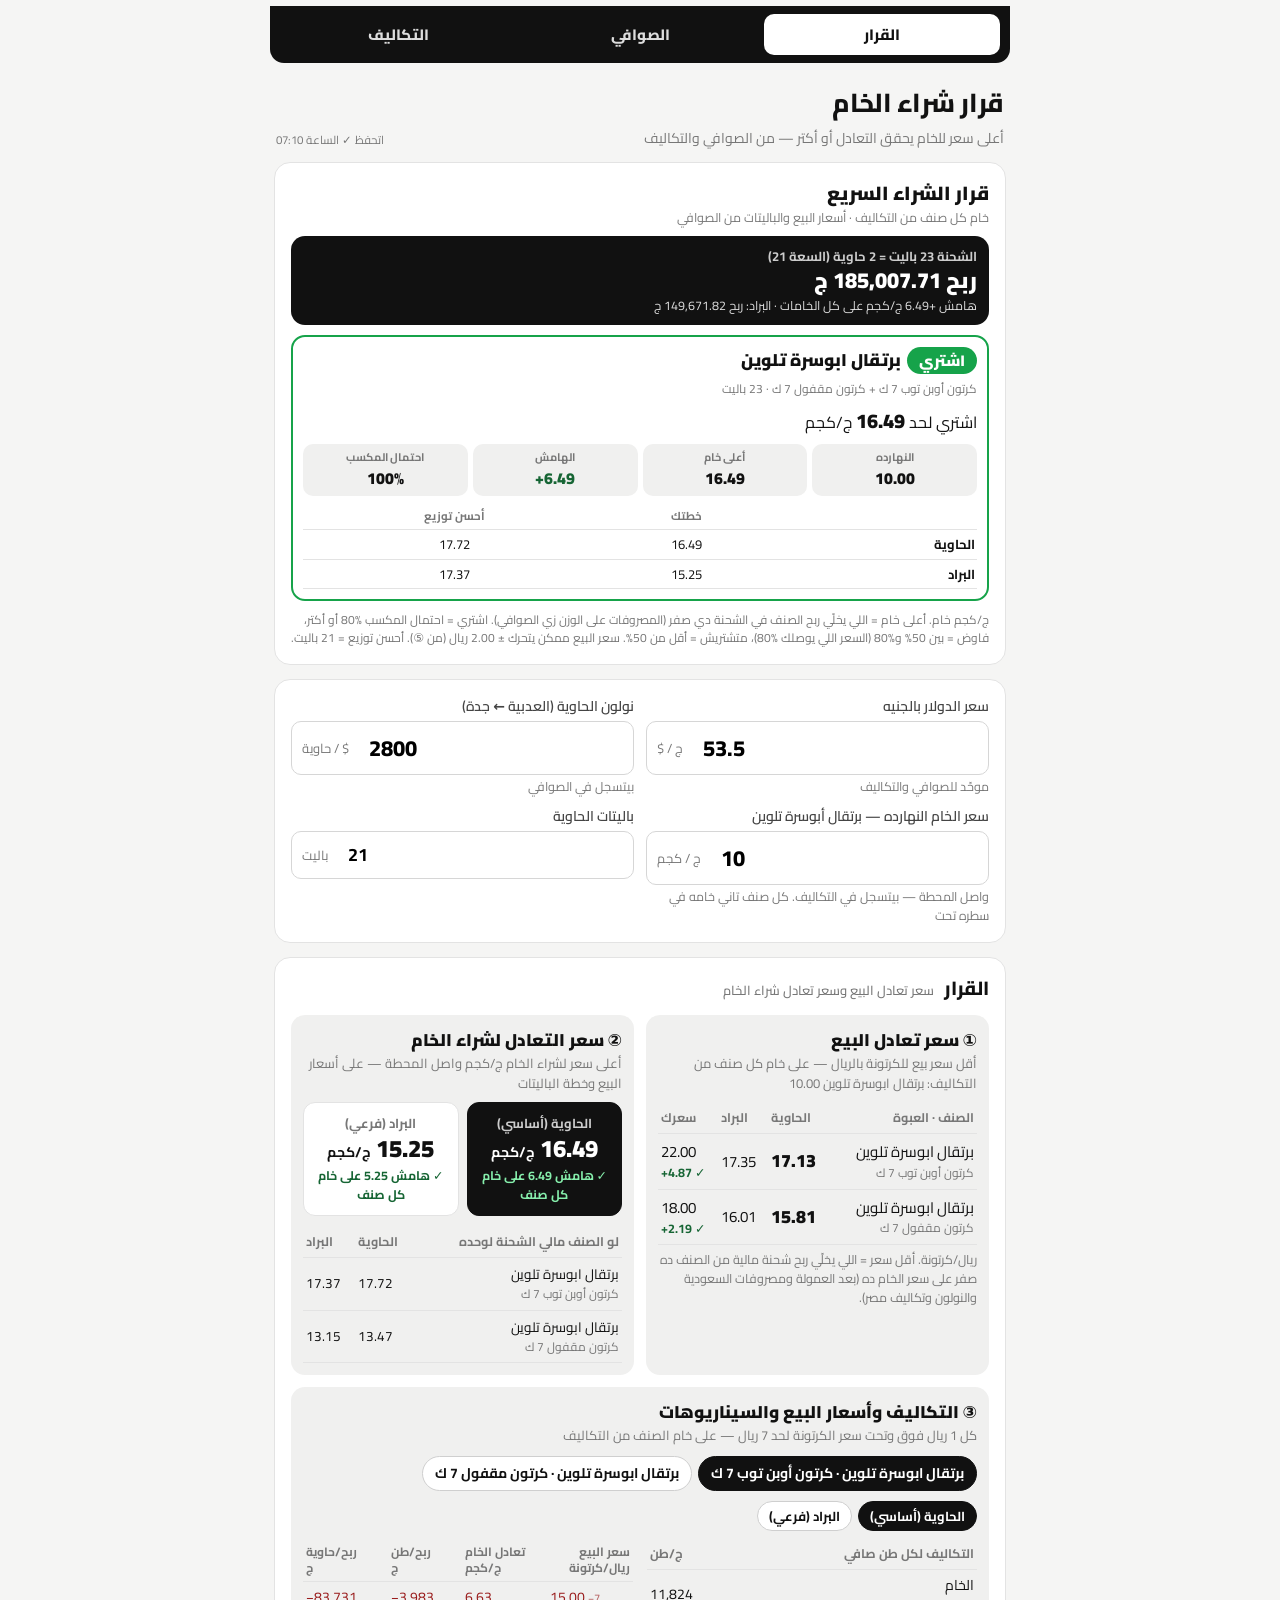
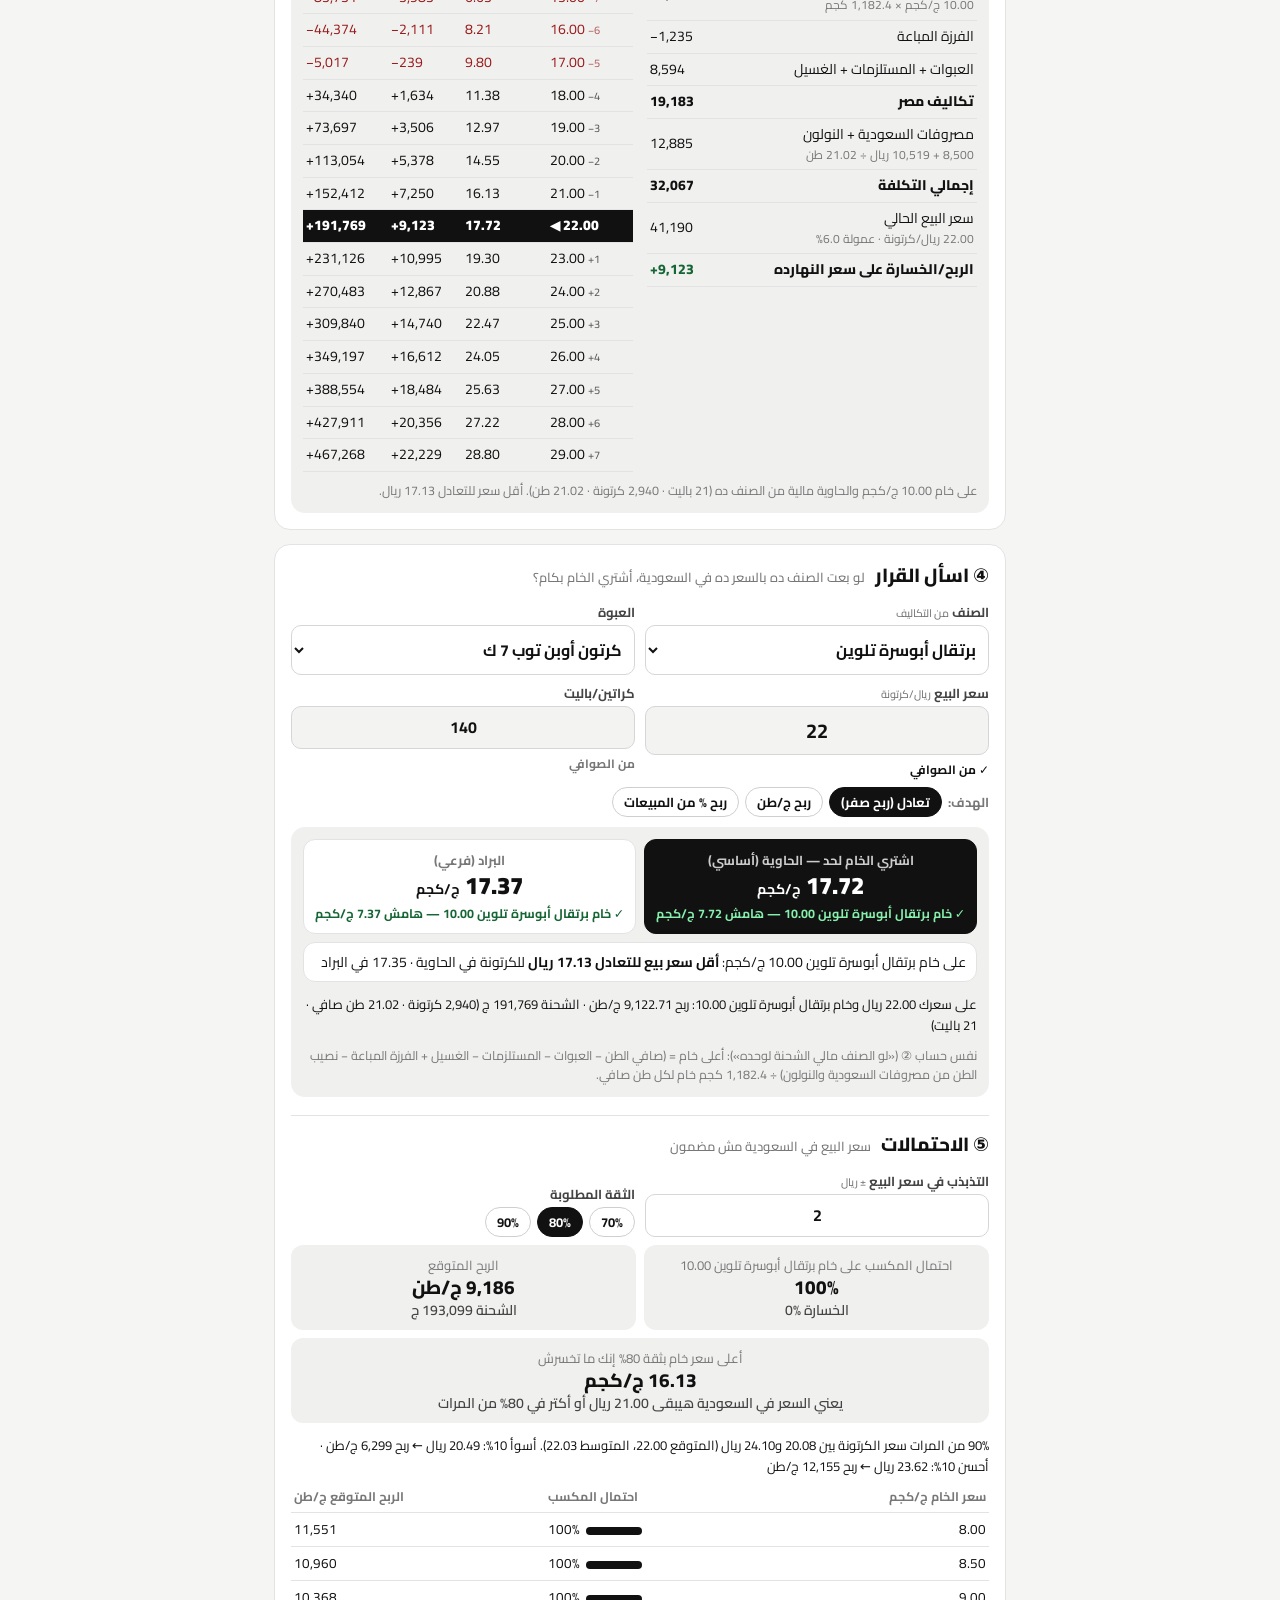
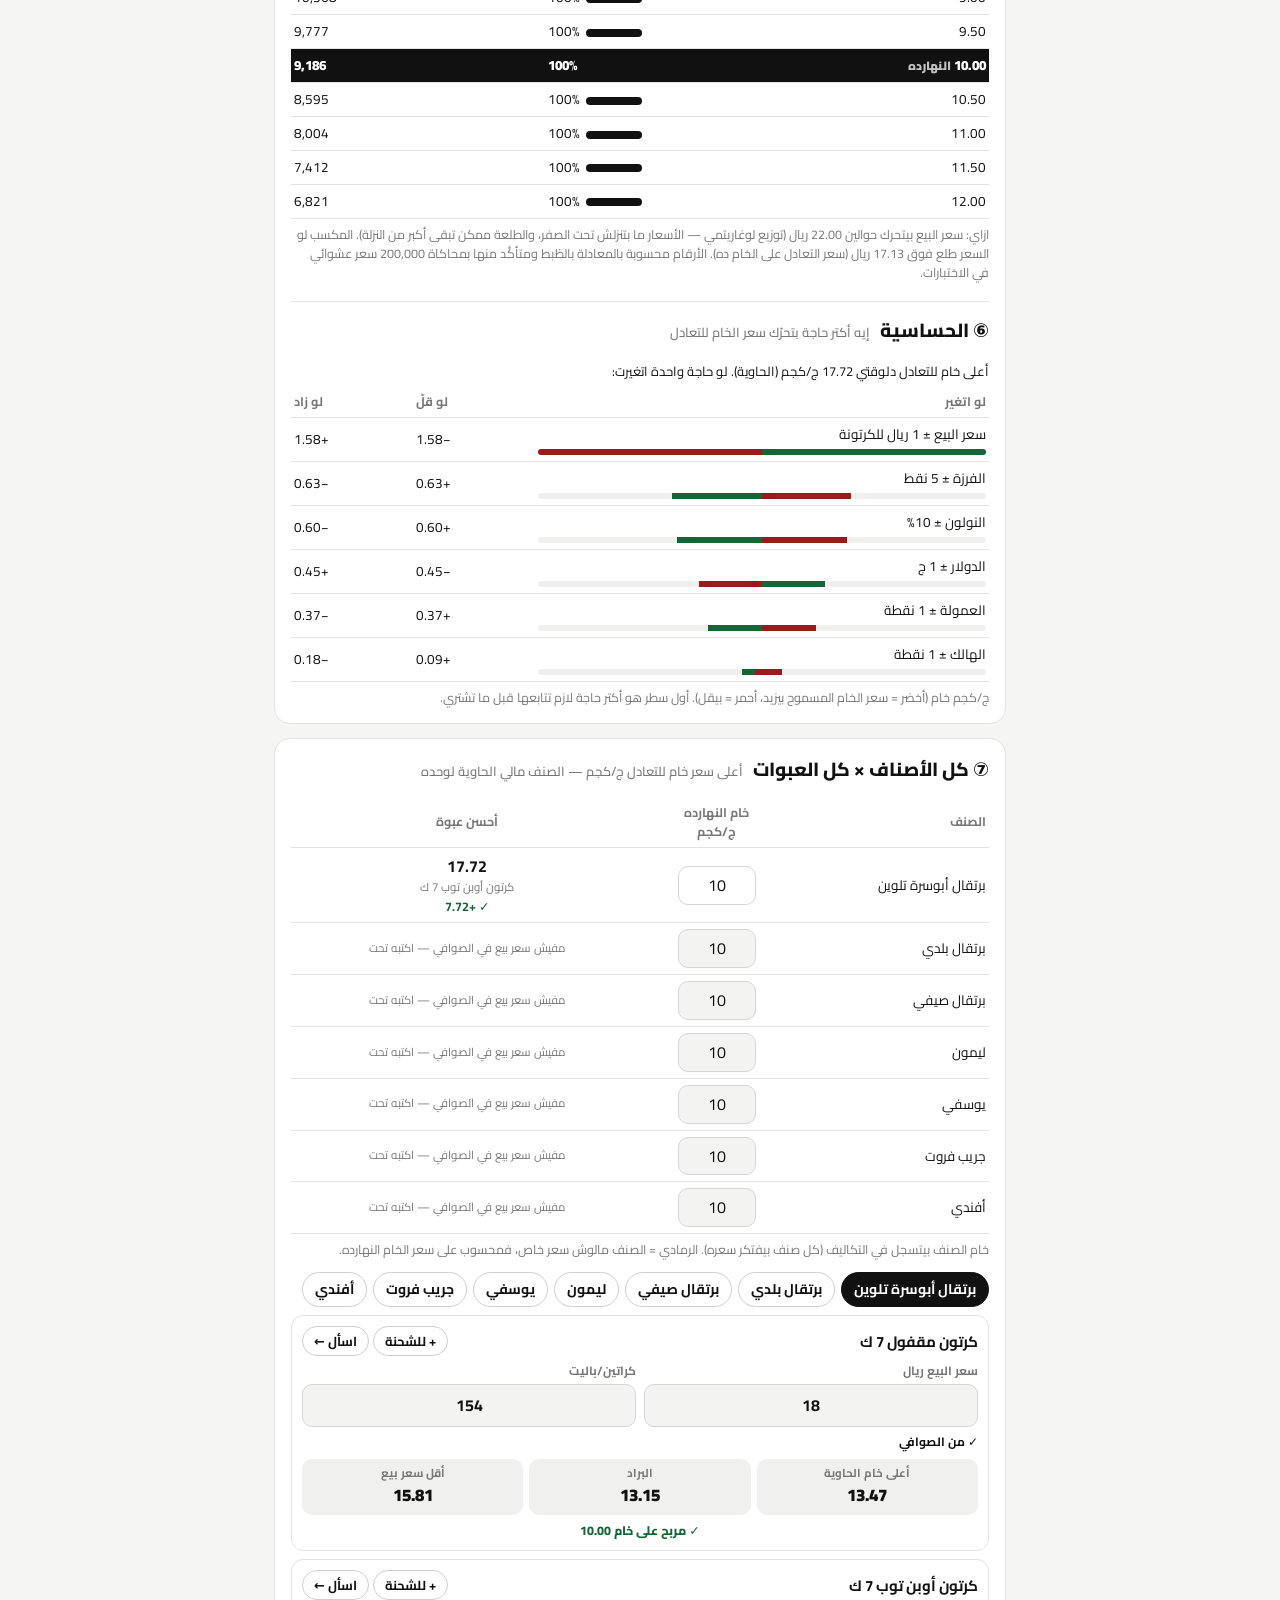
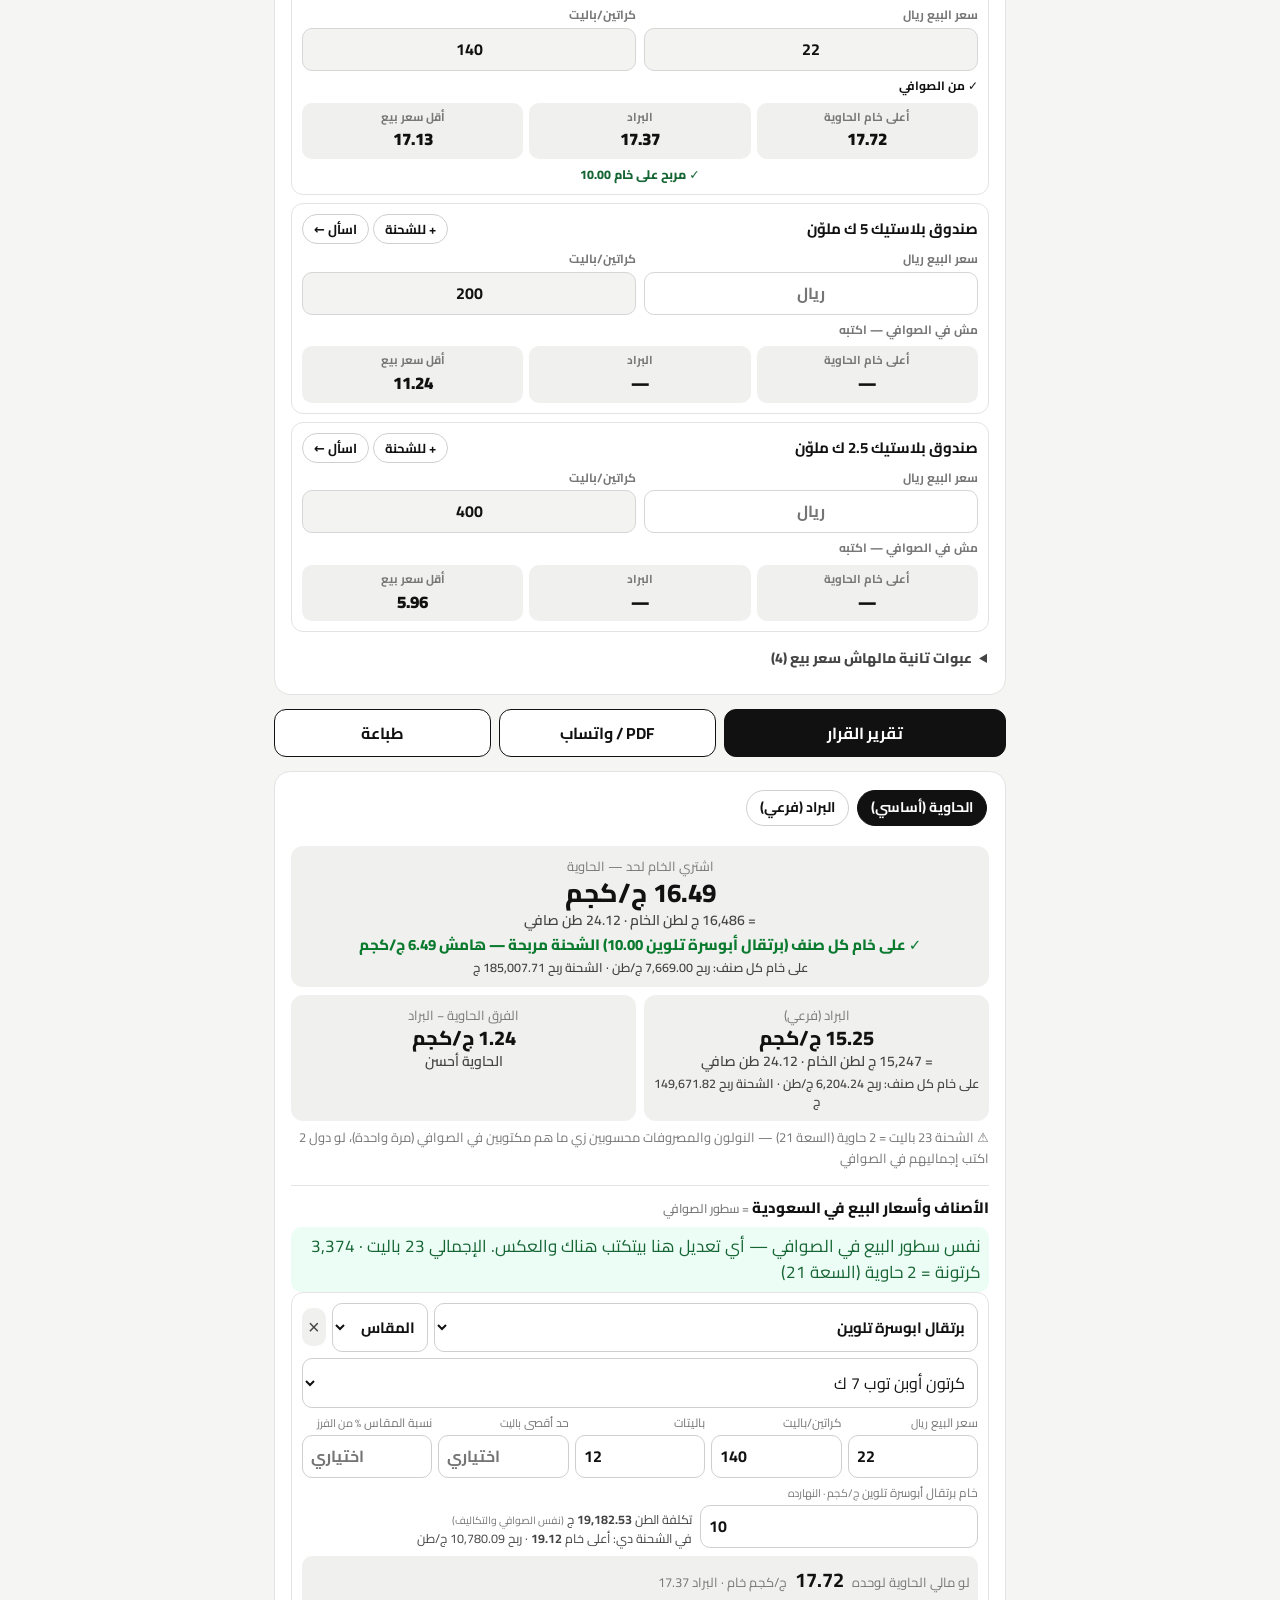
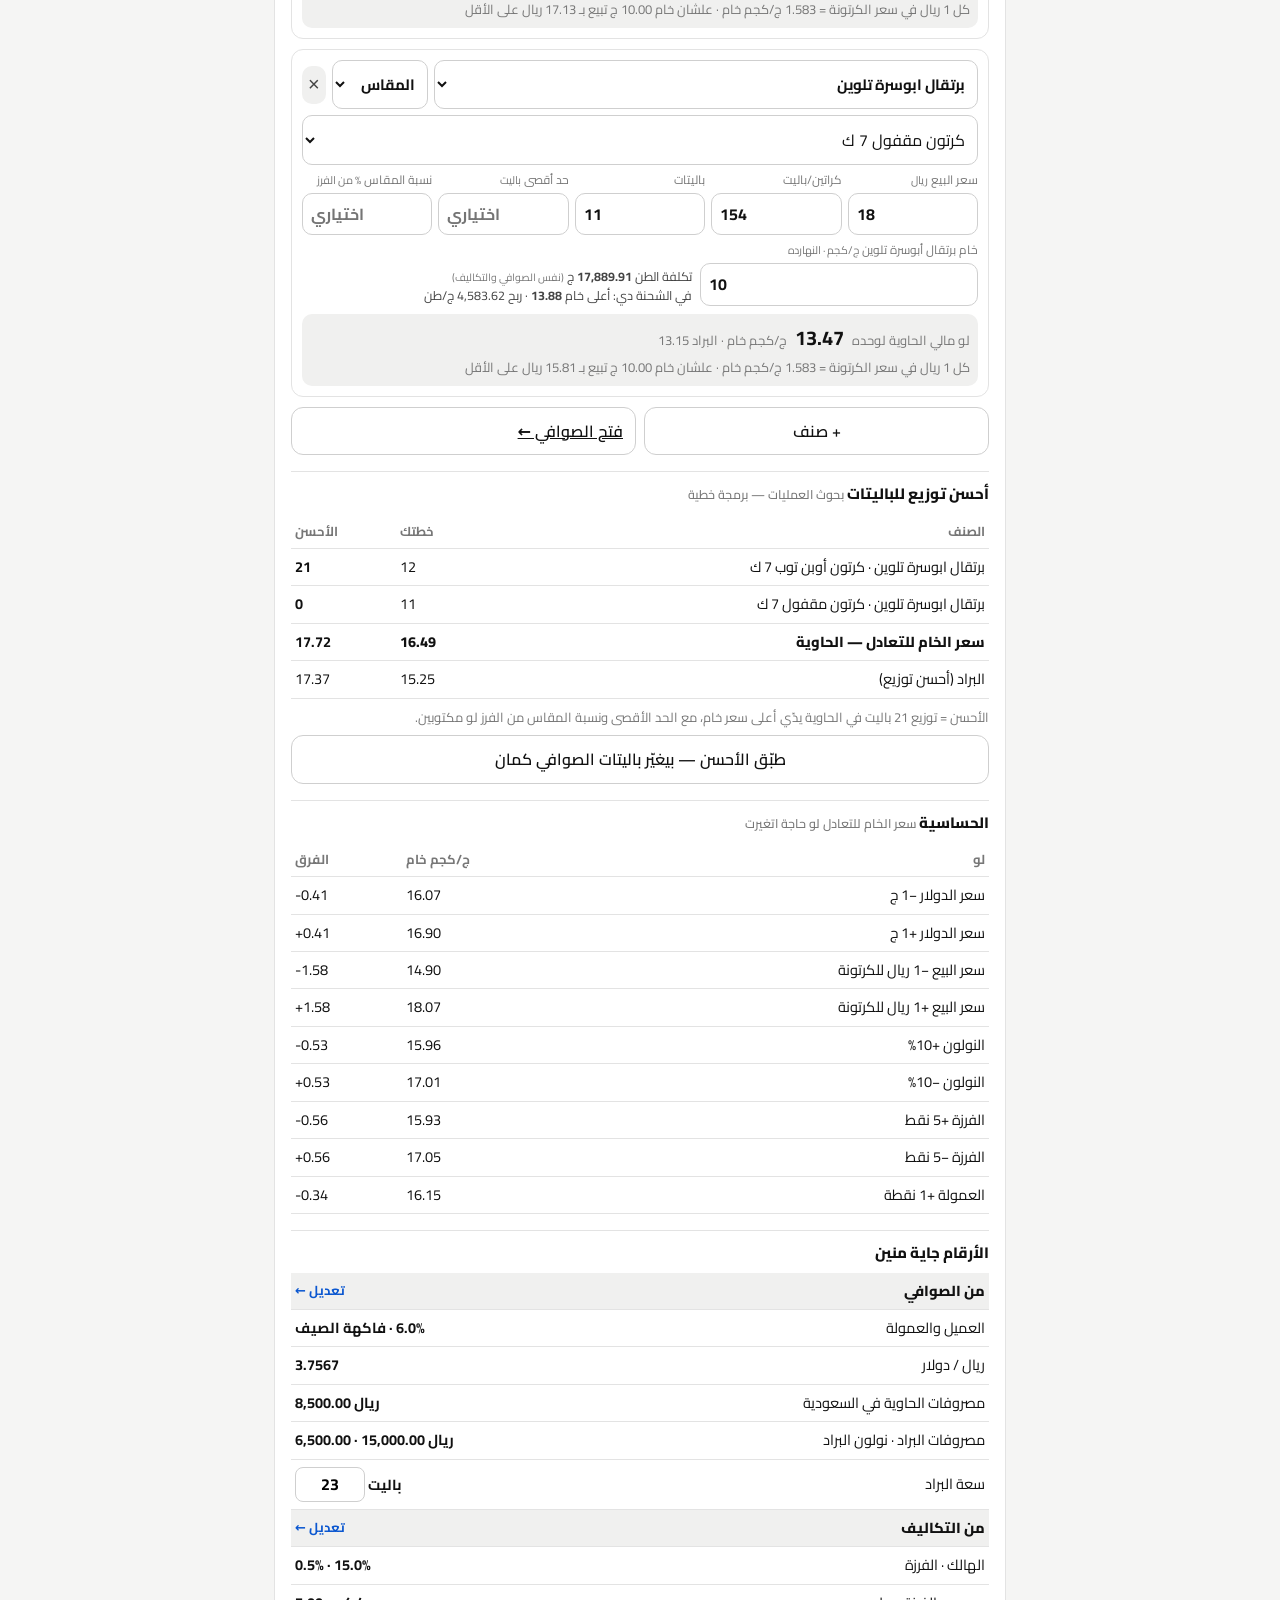
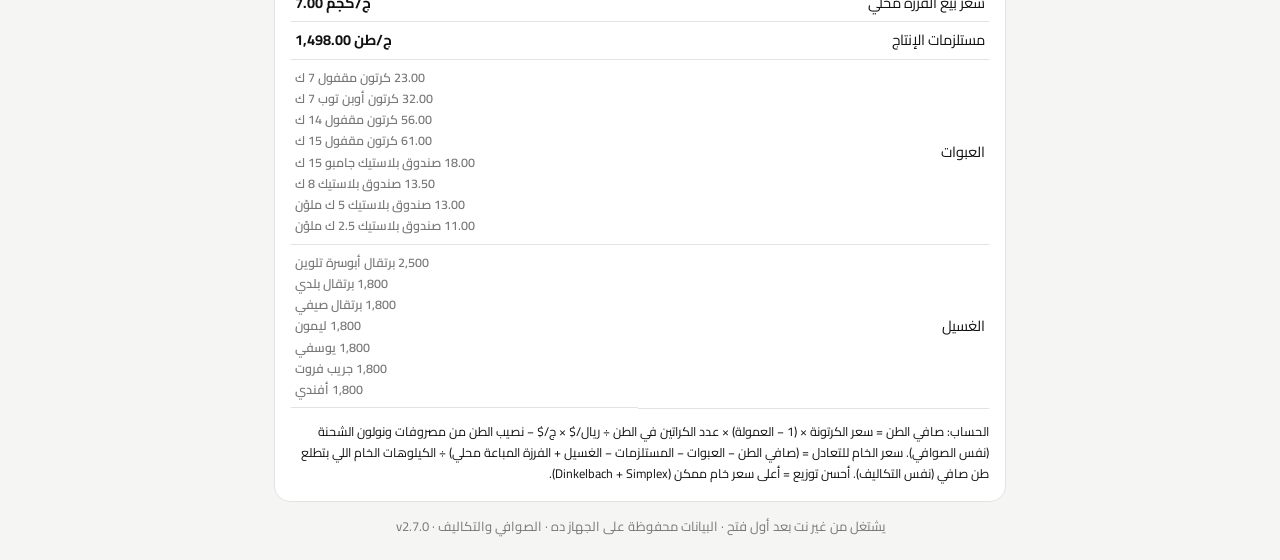
==== commit 513251e2: "v2.7.0: tidy costs page layout (numbered sections, sticky result, collapsible advanced tables) — no " ====
--- a/index.html
+++ b/index.html
@@ -385,7 +385,7 @@
 <script src="pdf-share.js"></script>
 <script src="decision-report.js?v=220"></script>
 <script>
-if('serviceWorker' in navigator){window.addEventListener('load',function(){navigator.serviceWorker.register('sw.js?v=260').then(function(r){r.update&&r.update().catch(function(){});setInterval(function(){r.update().catch(function(){})},3600000)}).catch(function(){});var had=!!navigator.serviceWorker.controller;navigator.serviceWorker.addEventListener('controllerchange',function(){if(had&&!window.__rl){window.__rl=1;location.reload()}})})}
+if('serviceWorker' in navigator){window.addEventListener('load',function(){navigator.serviceWorker.register('sw.js?v=270').then(function(r){r.update&&r.update().catch(function(){});setInterval(function(){r.update().catch(function(){})},3600000)}).catch(function(){});var had=!!navigator.serviceWorker.controller;navigator.serviceWorker.addEventListener('controllerchange',function(){if(had&&!window.__rl){window.__rl=1;location.reload()}})})}
 </script>
 </body>
 </html>
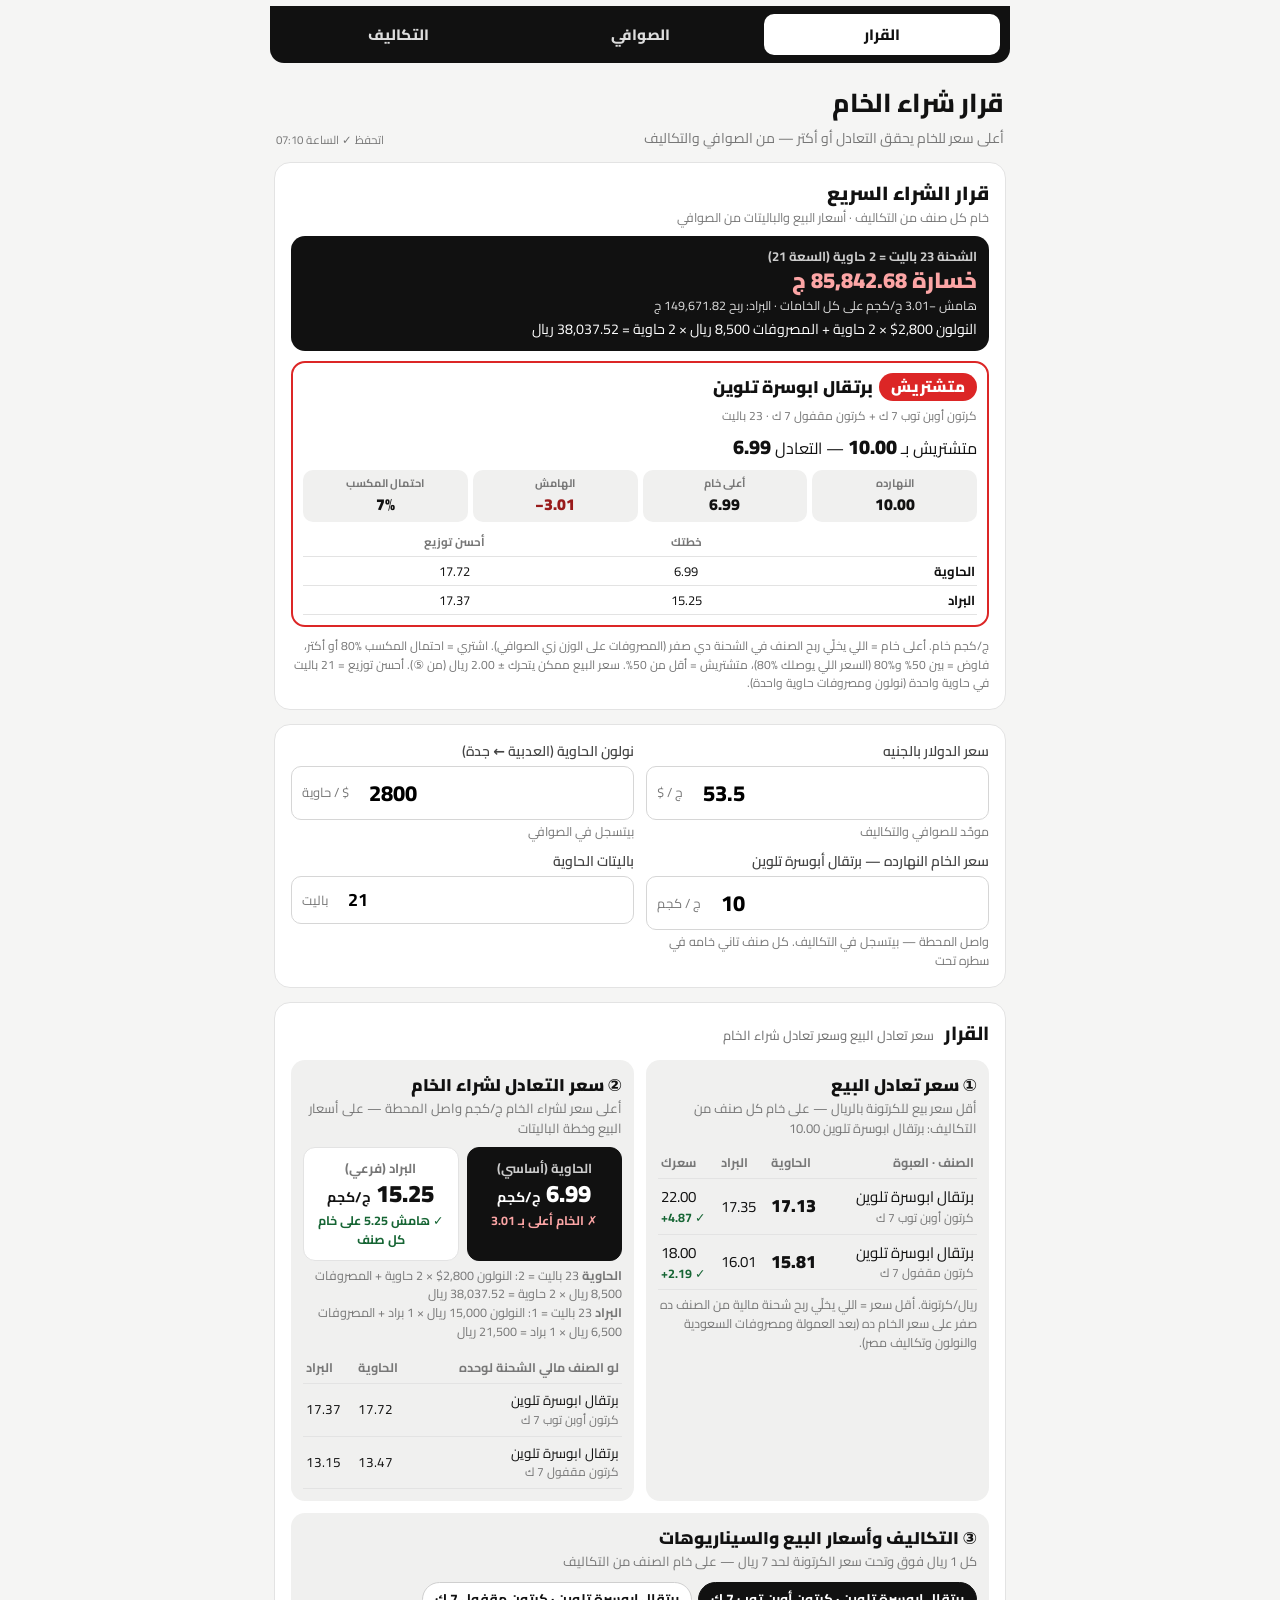
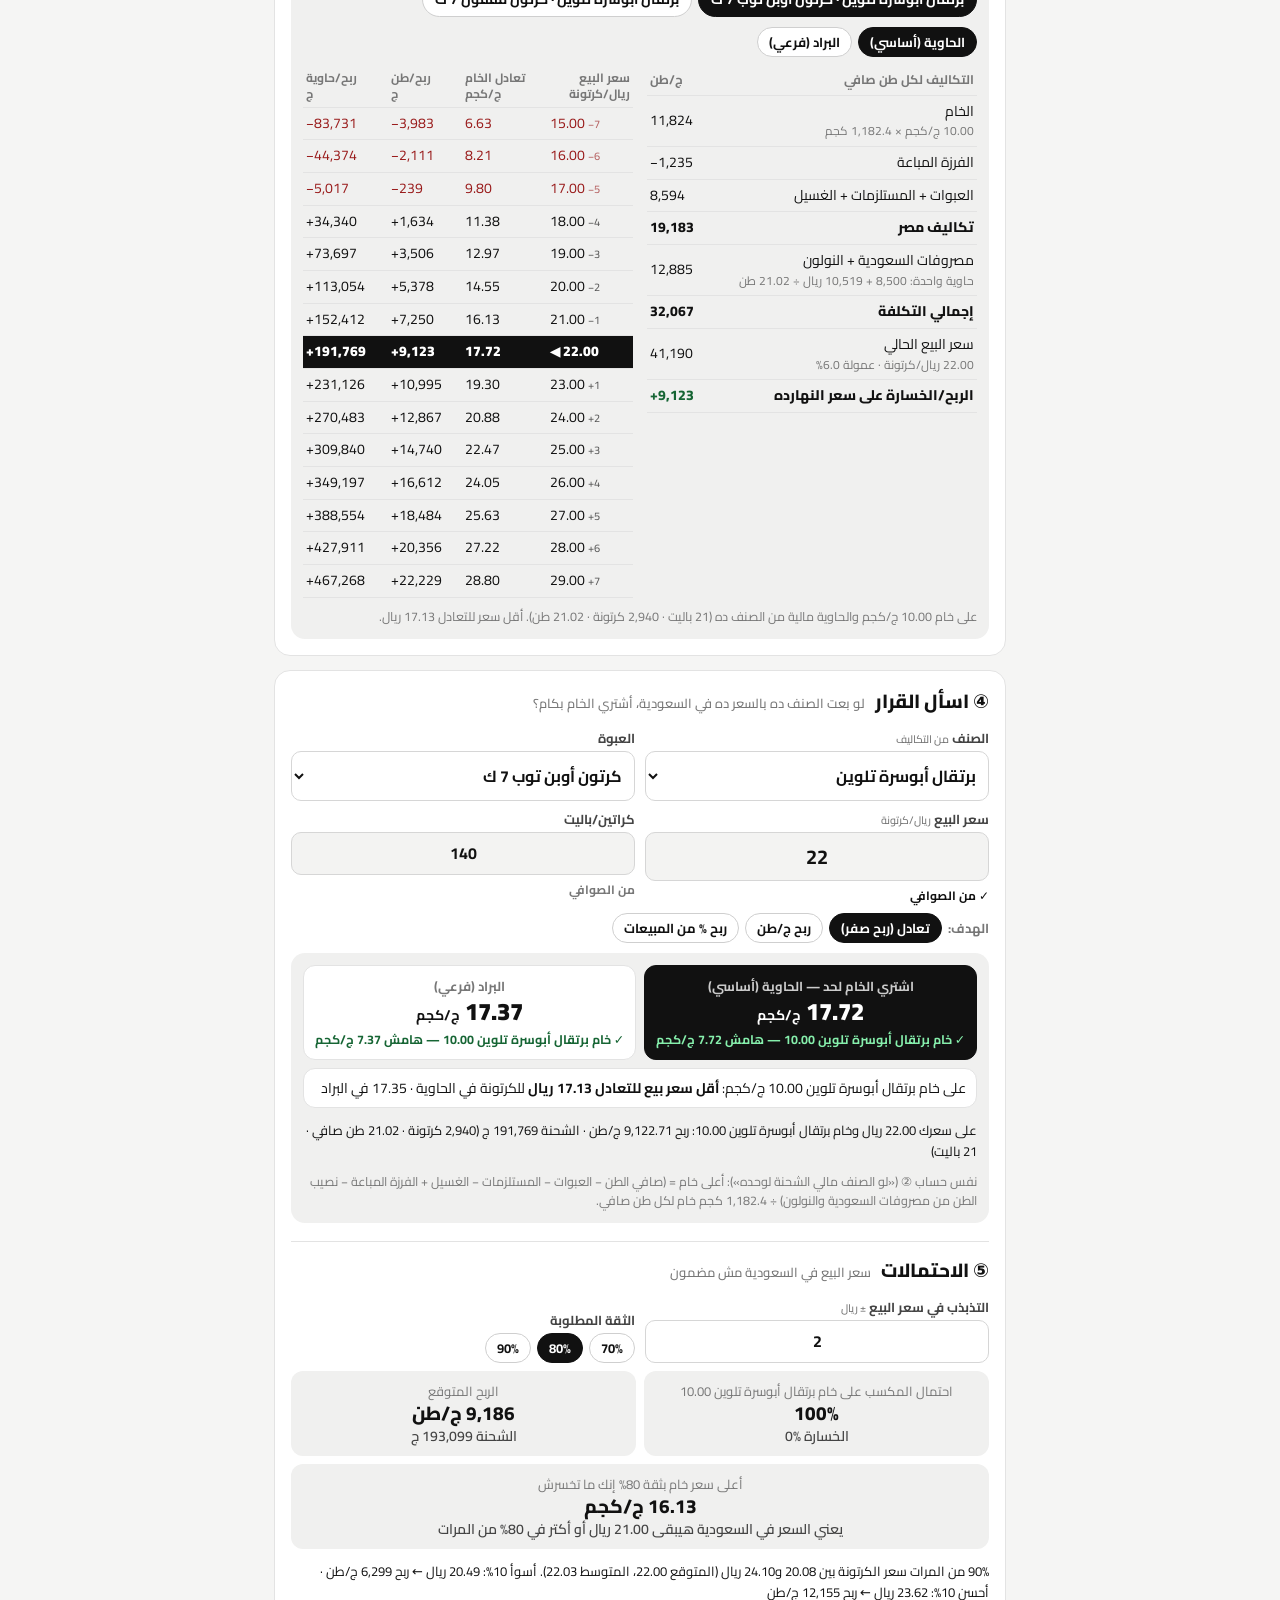
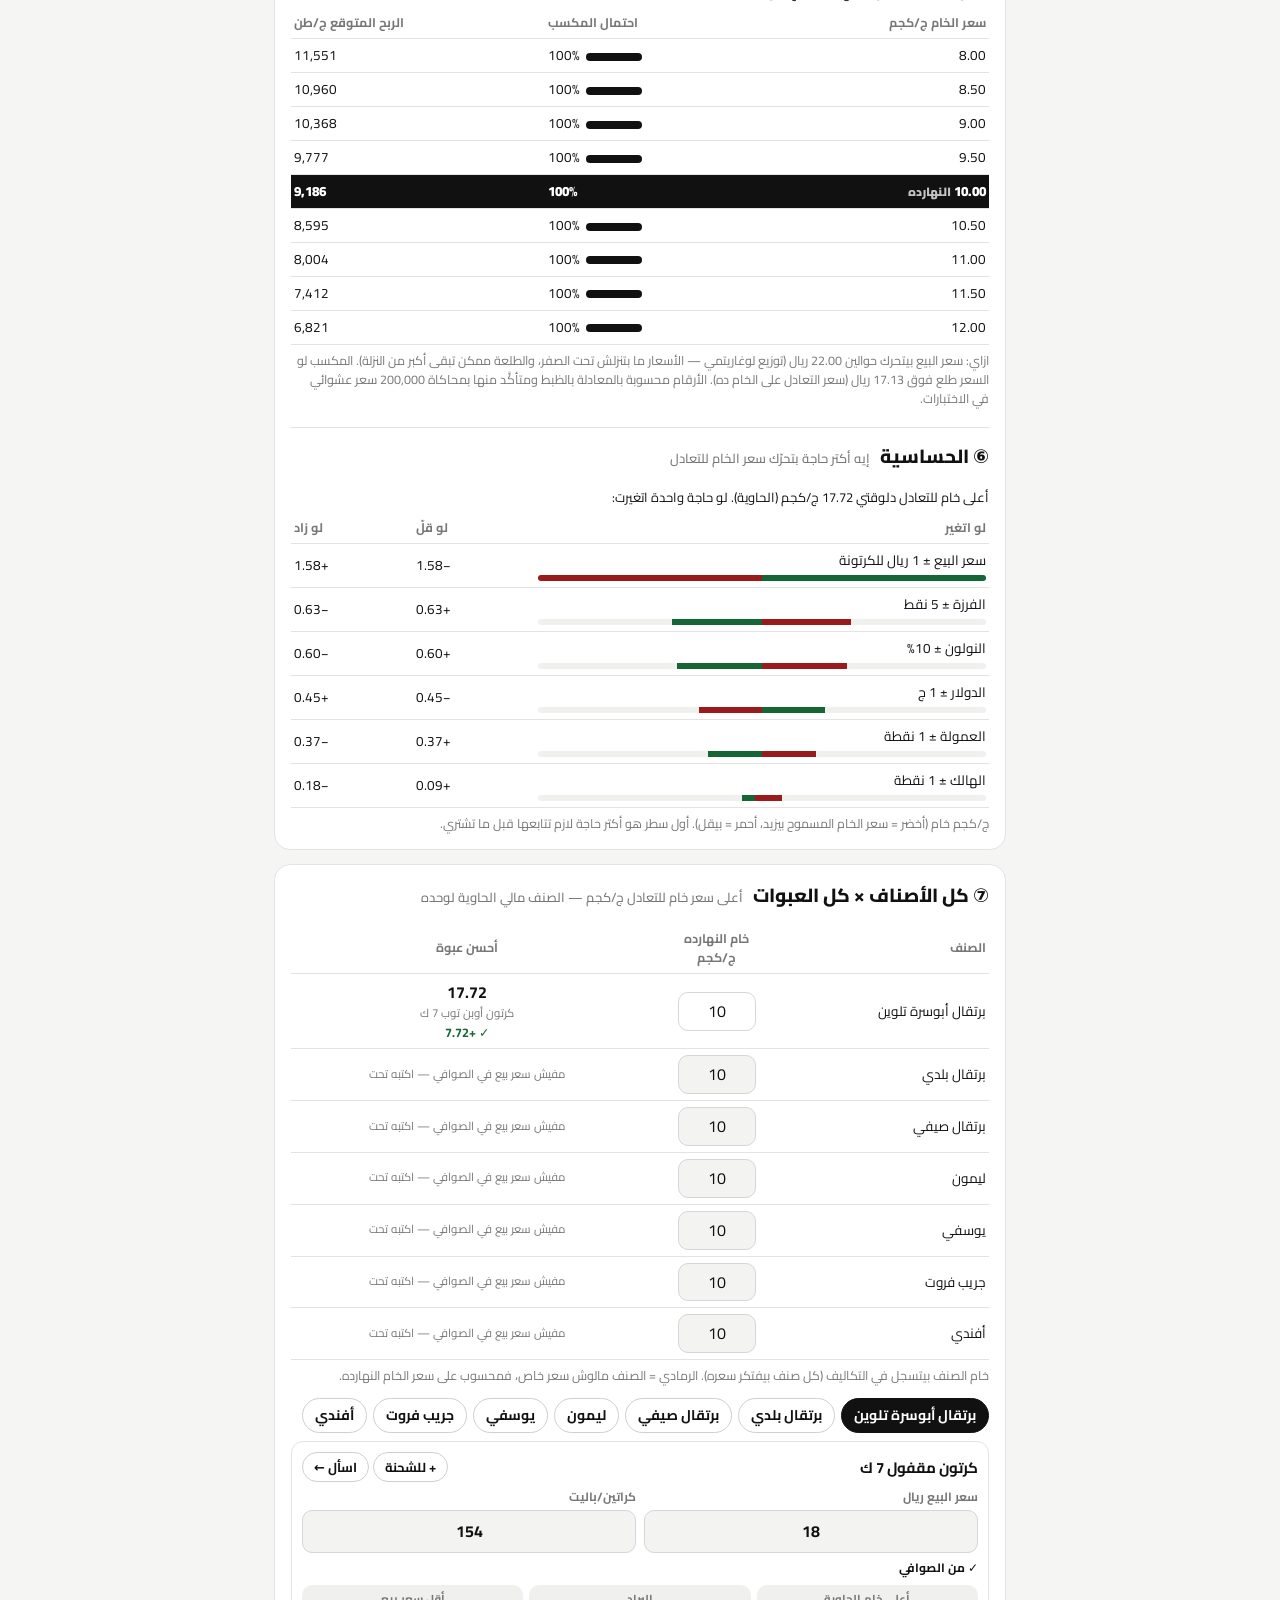
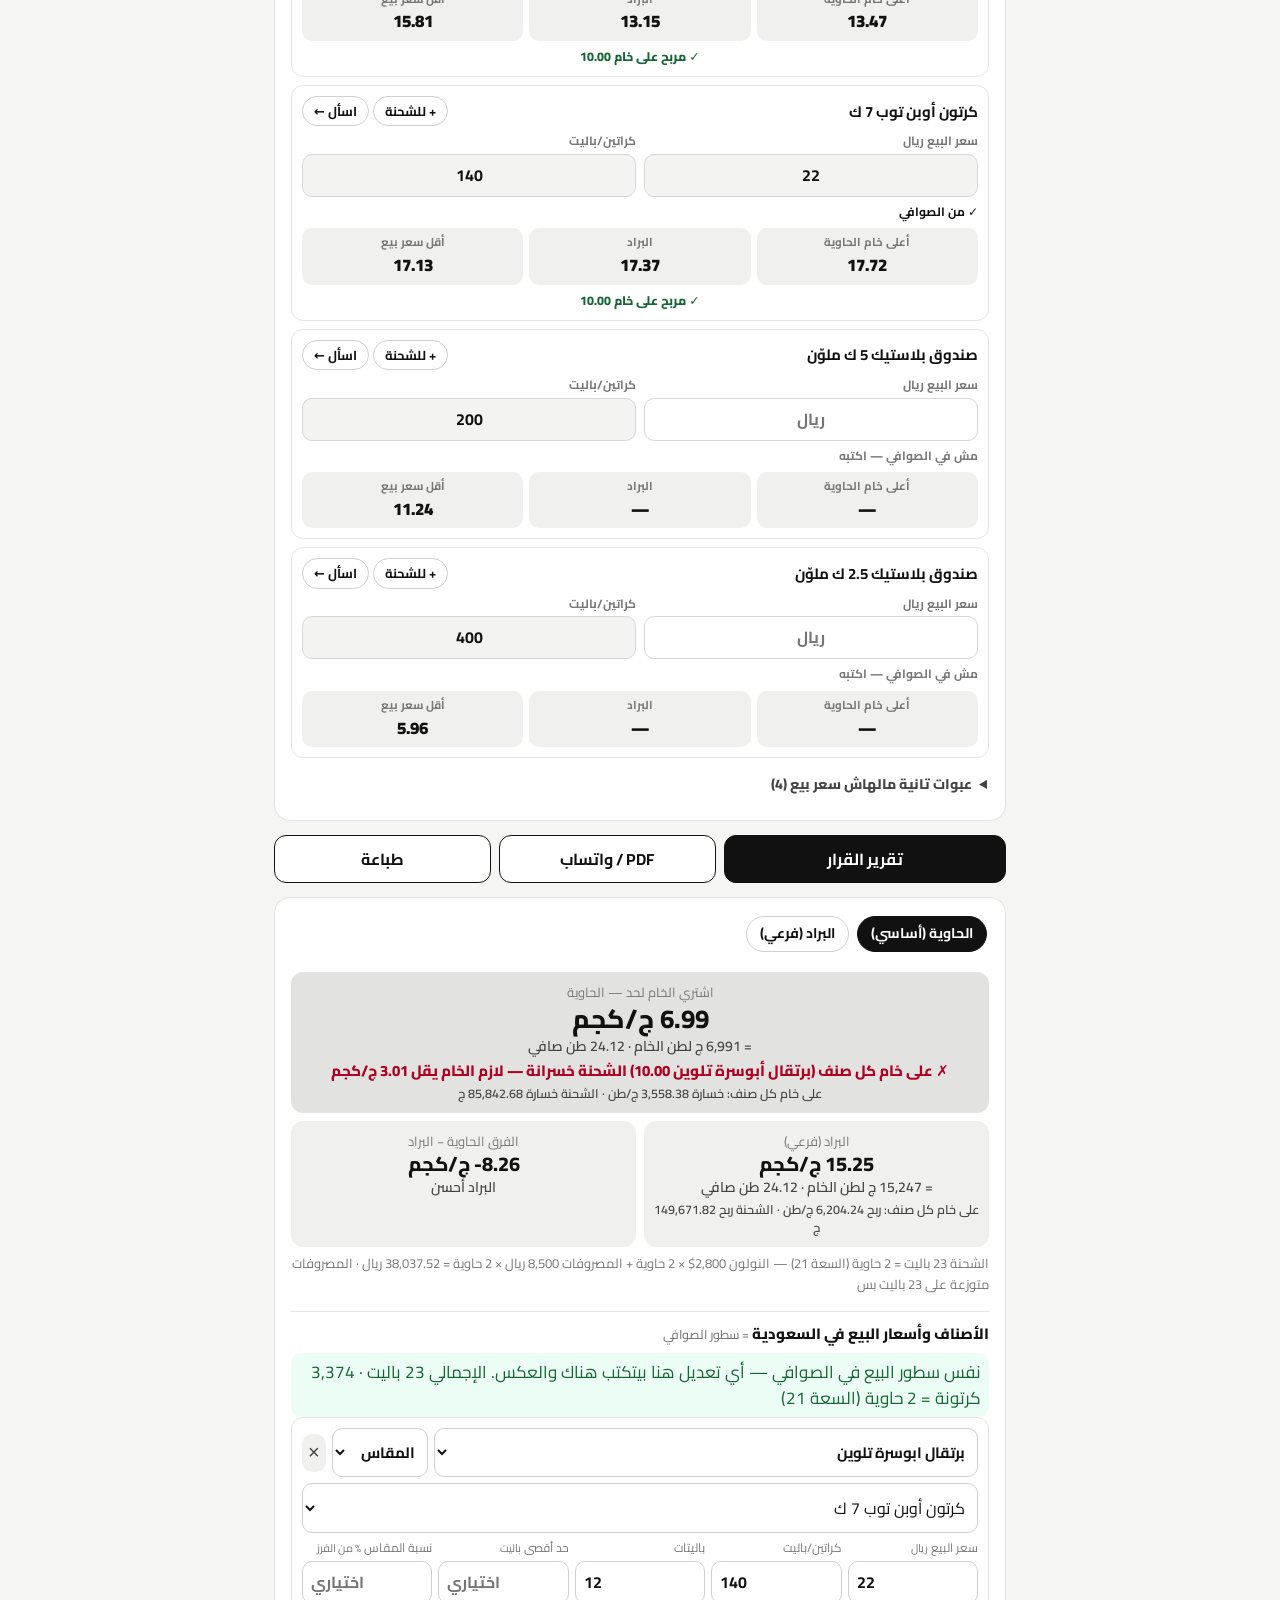
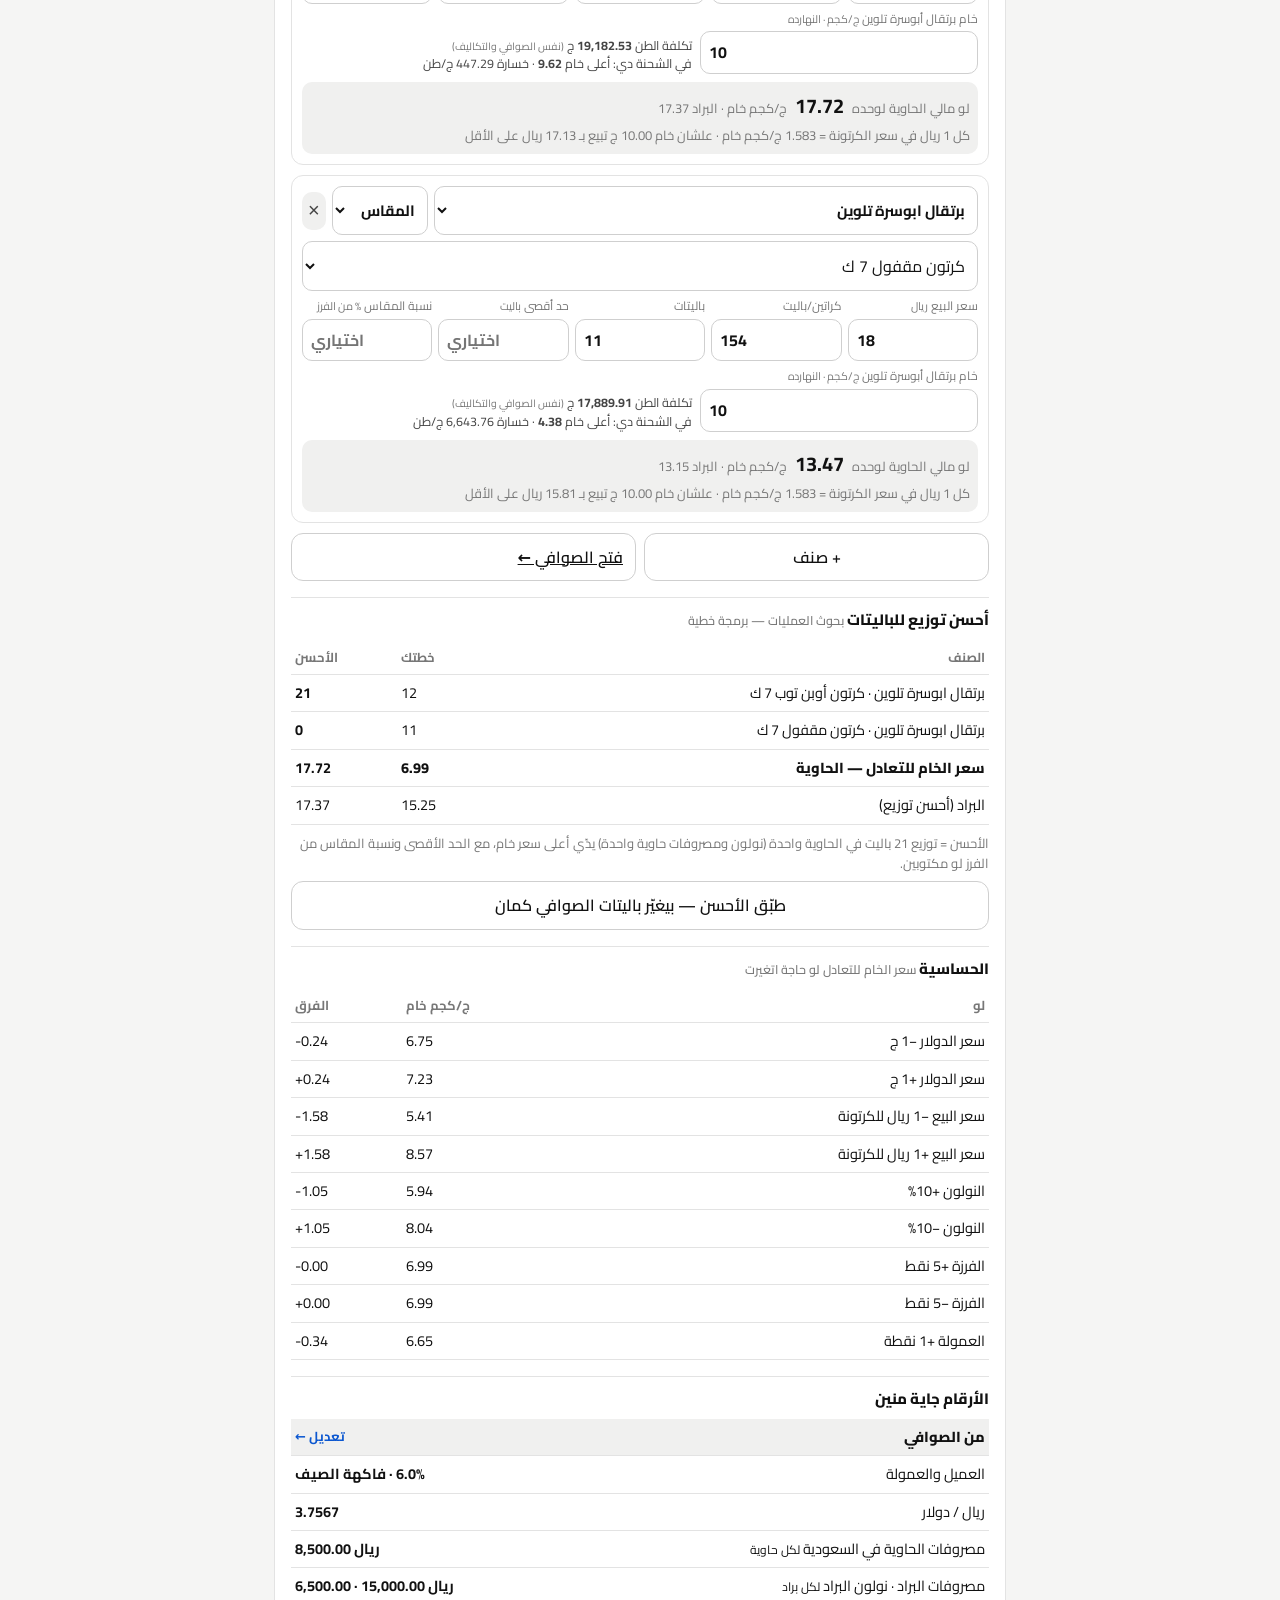
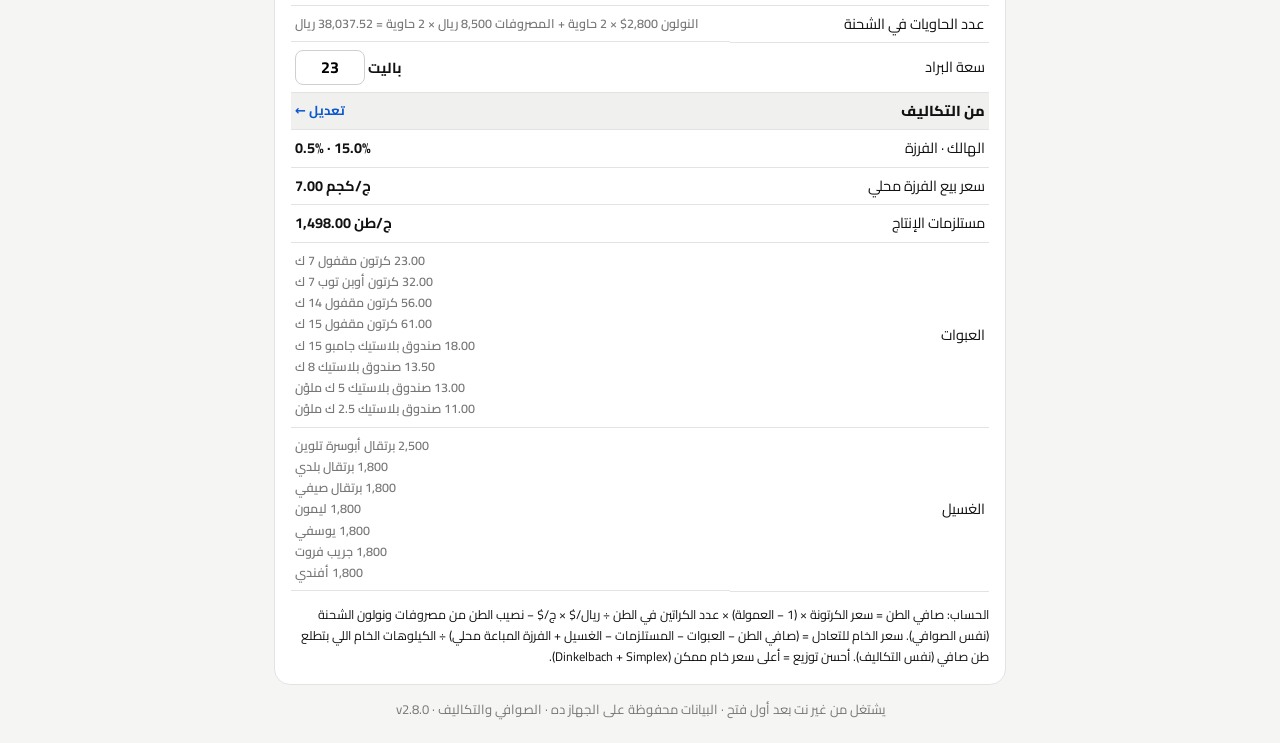
==== commit 82393df9: "v2.8.0: النولون والمصروفات لكل حاوية × عدد الحاويات (ceil(الباليتات ÷ السعة)) في الصوافي والقرار وال" ====
--- a/index.html
+++ b/index.html
@@ -267,6 +267,12 @@
 .acb.re:active{opacity:.7}
 @media print{.acb{display:none!important}}
 .ltBox{display:block;font-size:12px;color:var(--mut,#777);font-weight:700}.ltBox.warn{color:#b45309}
+/* v2.8.0 — بند المصروفات: لكل حاوية / مرة للشحنة */
+#et .ln .r1{grid-template-columns:minmax(0,1fr) auto 38px}
+.xon{border:1px solid var(--line,#ddd);background:#fff;border-radius:10px;height:38px;padding:0 10px;font:inherit;font-size:13px;font-weight:700;color:var(--ink2);cursor:pointer;white-space:nowrap}
+.xon.on{background:#111;color:#fff;border-color:#111}
+.expN{margin-top:8px;line-height:1.7}
+.xn{display:block;font-size:12px;color:var(--ink2,#64748b);font-weight:400}
 </style>
 <style>/* «القرار في الاتجاهين» — الشاشة بس */
 .two{display:grid;grid-template-columns:repeat(auto-fit,minmax(300px,1fr));gap:12px}
@@ -374,18 +380,19 @@
 <script src="pinned.js"></script>
 <script src="exp-migrate.js?v=201"></script>
 <script src="sizes.js?v=2"></script>
-<script src="be-core.js?v=260"></script>
-<script src="be-two.js?v=260"></script>
+<script src="ship-cont.js?v=280"></script>
+<script src="be-core.js?v=280"></script>
+<script src="be-two.js?v=280"></script>
 <script src="costs-calc.js?v=240"></script>
 <script src="safi-autocost.js?v=240"></script>
 <script src="be-mx.js?v=250"></script>
-<script src="be-ship.js?v=260"></script>
-<script src="decision.js?v=260"></script>
+<script src="be-ship.js?v=280"></script>
+<script src="decision.js?v=280"></script>
 <script src="decision-mx.js?v=260"></script>
 <script src="pdf-share.js"></script>
-<script src="decision-report.js?v=220"></script>
+<script src="decision-report.js?v=280"></script>
 <script>
-if('serviceWorker' in navigator){window.addEventListener('load',function(){navigator.serviceWorker.register('sw.js?v=270').then(function(r){r.update&&r.update().catch(function(){});setInterval(function(){r.update().catch(function(){})},3600000)}).catch(function(){});var had=!!navigator.serviceWorker.controller;navigator.serviceWorker.addEventListener('controllerchange',function(){if(had&&!window.__rl){window.__rl=1;location.reload()}})})}
+if('serviceWorker' in navigator){window.addEventListener('load',function(){navigator.serviceWorker.register('sw.js?v=280').then(function(r){r.update&&r.update().catch(function(){});setInterval(function(){r.update().catch(function(){})},3600000)}).catch(function(){});var had=!!navigator.serviceWorker.controller;navigator.serviceWorker.addEventListener('controllerchange',function(){if(had&&!window.__rl){window.__rl=1;location.reload()}})})}
 </script>
 </body>
 </html>
